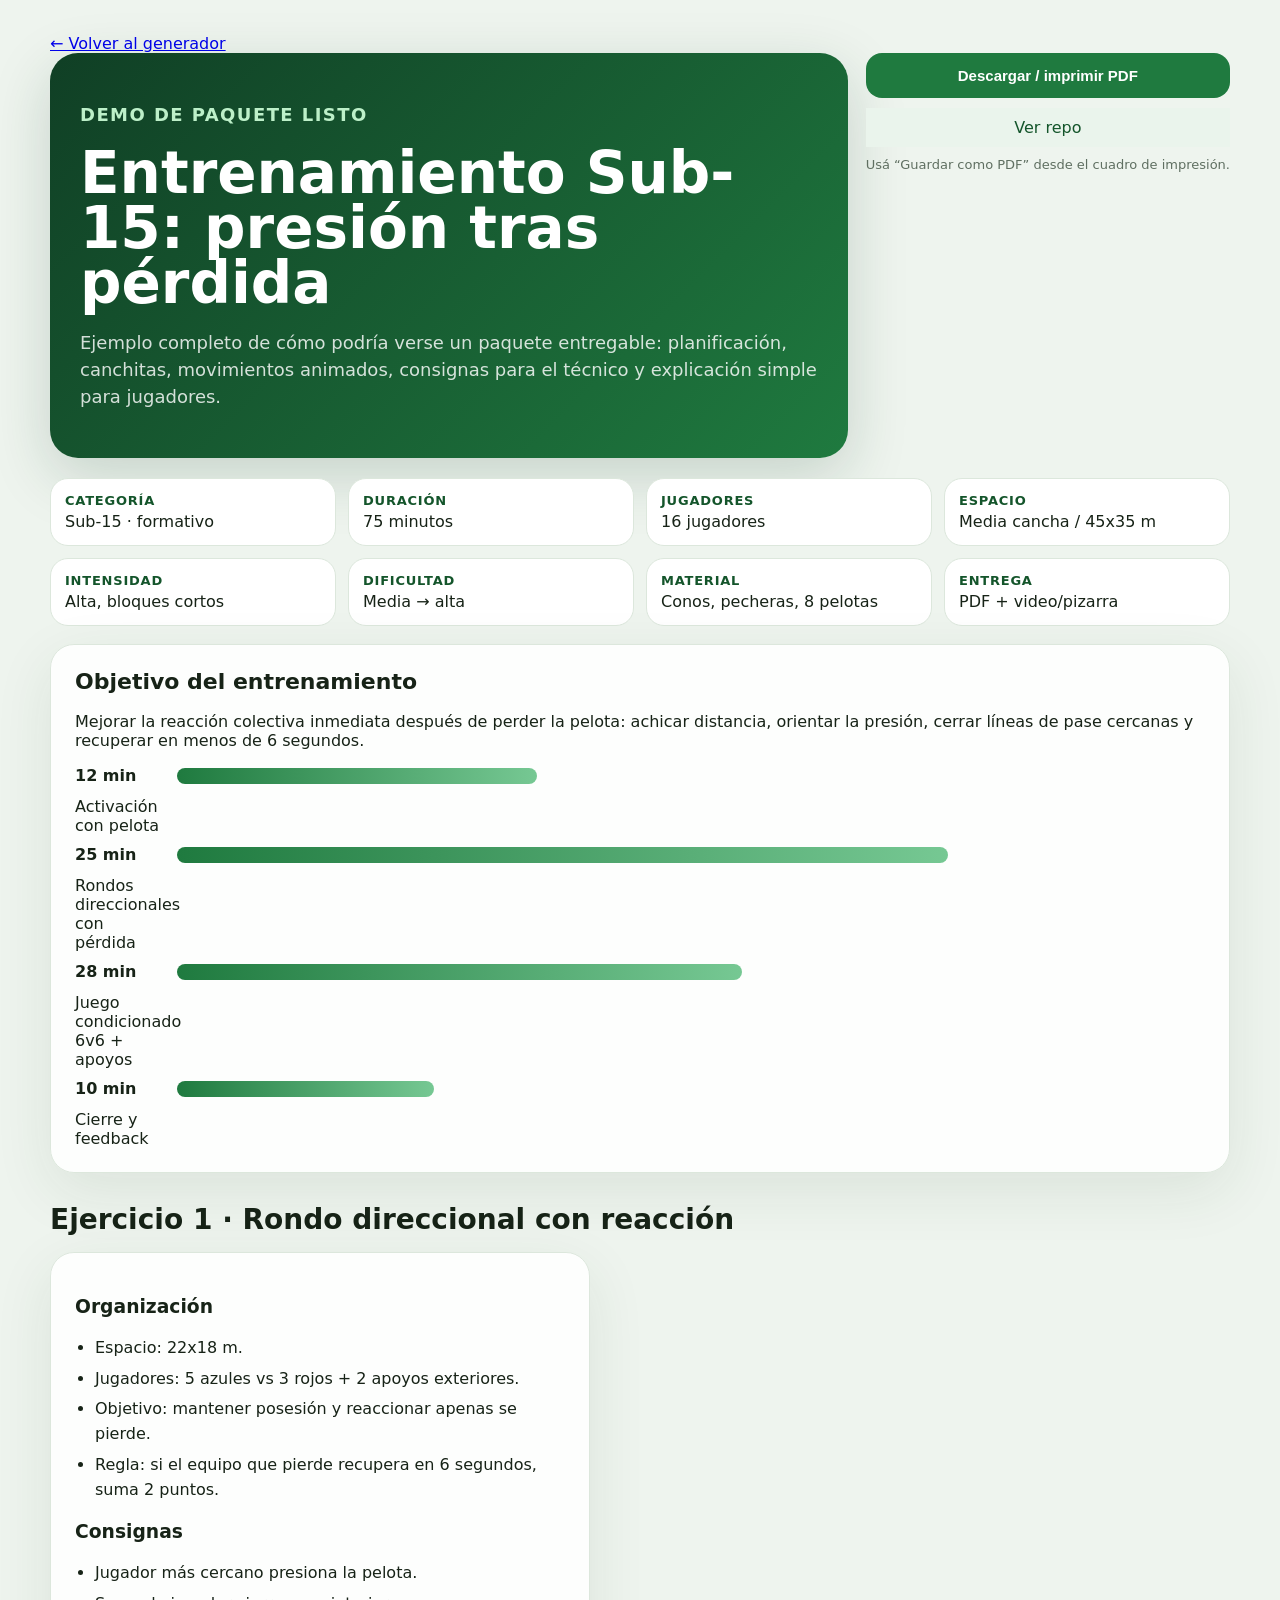
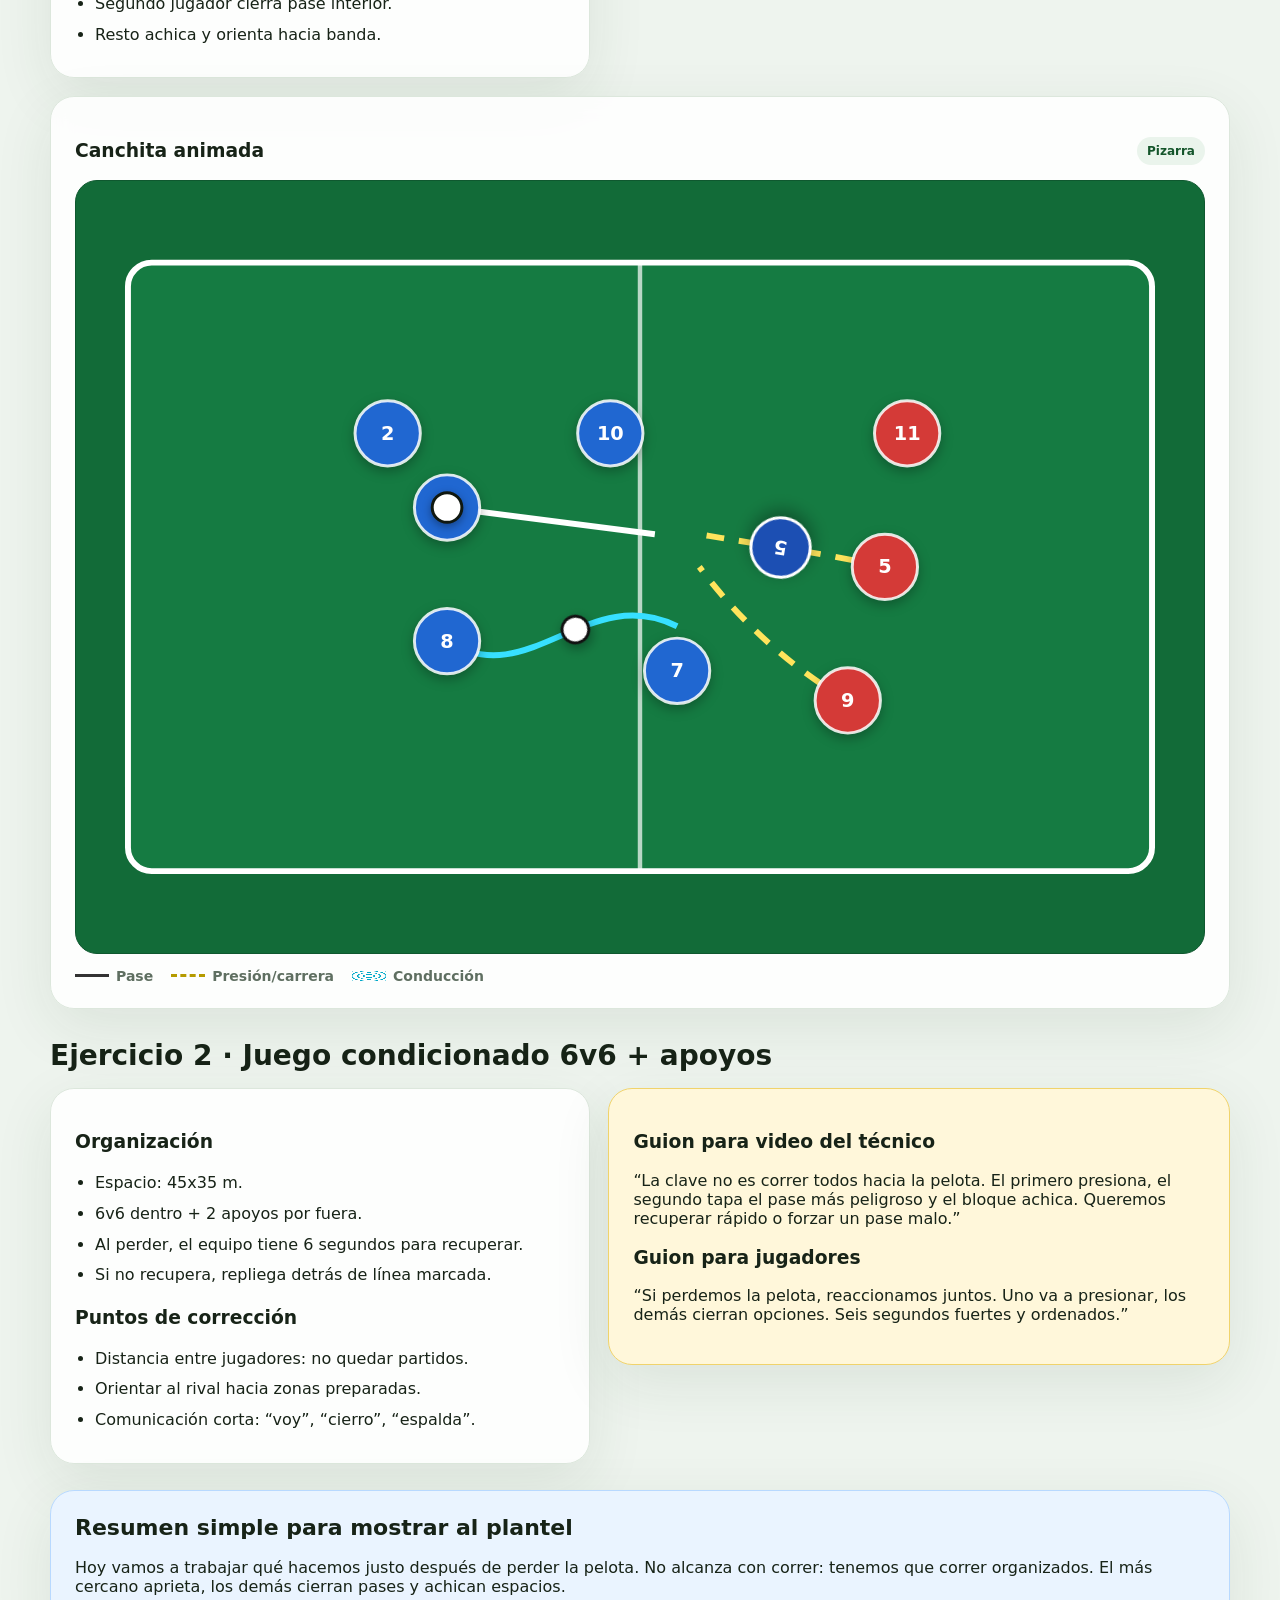
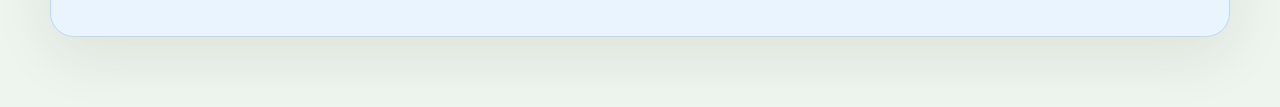
==== demo-entrenamiento.html @ 1efef15e "Add complete training demo page" ====
<!doctype html>
<html lang="es">
<head>
  <meta charset="utf-8" />
  <meta name="viewport" content="width=device-width, initial-scale=1" />
  <title>Demo entrenamiento · Presión tras pérdida Sub-15</title>
  <link rel="stylesheet" href="./styles.css" />
  <style>
    body { background: #eef4ee; }
    .demo-shell { width: min(1180px, calc(100% - 32px)); margin: 0 auto; padding: 34px 0 70px; }
    .demo-top { display:flex; justify-content:space-between; gap:18px; align-items:flex-start; margin-bottom:20px; }
    .demo-title { background: linear-gradient(135deg, #103f25, #1f7a3f); color:#fff; border-radius:28px; padding:30px; box-shadow:0 18px 60px rgba(16,63,37,.18); flex:1; }
    .demo-title h1 { margin: 8px 0 12px; font-size: clamp(34px, 5vw, 58px); }
    .demo-title p { color: rgba(255,255,255,.82); font-size:18px; line-height:1.5; max-width:760px; }
    .demo-actions { display:grid; gap:10px; min-width:210px; }
    .demo-actions a, .demo-actions button { text-align:center; text-decoration:none; }
    .meta-grid { display:grid; grid-template-columns: repeat(4, 1fr); gap:12px; margin:18px 0; }
    .meta { background:#fff; border:1px solid var(--line); border-radius:18px; padding:14px; }
    .meta b { display:block; color:var(--accent-dark); font-size:13px; text-transform:uppercase; letter-spacing:.06em; margin-bottom:4px; }
    .section-title { margin: 30px 0 12px; font-size:28px; }
    .exercise { display:grid; grid-template-columns: 1fr 1.15fr; gap:18px; align-items:start; margin:16px 0 26px; }
    .exercise-info ul { margin: 10px 0 0 20px; padding:0; line-height:1.55; }
    .exercise-info li { margin: 6px 0; }
    .coach-box { background:#fff7da; border-color:#f0d36b; }
    .player-box { background:#eaf4ff; border-color:#b8d9ff; }
    .pdf-note { font-size:13px; color:var(--muted); }
    .pitch.small { min-width: 520px; }
    .timeline { display:grid; gap:10px; }
    .timeline-row { display:grid; grid-template-columns:90px 1fr; gap:12px; align-items:center; }
    .bar { height:16px; border-radius:999px; background:linear-gradient(90deg, #1f7a3f, #76c893); }
    .bar.warm { width:35%; } .bar.main { width:75%; } .bar.game { width:55%; } .bar.close { width:25%; }
    @media print {
      .demo-actions, .back-link { display:none !important; }
      body { background:#fff; }
      .demo-shell { width:100%; padding:0; }
      .card, .demo-title { box-shadow:none; break-inside: avoid; }
      .exercise { break-inside: avoid; }
    }
    @media (max-width: 900px) {
      .demo-top, .exercise { grid-template-columns:1fr; display:grid; }
      .meta-grid { grid-template-columns:1fr 1fr; }
    }
  </style>
</head>
<body>
  <main class="demo-shell">
    <a class="back-link" href="./index.html">← Volver al generador</a>
    <section class="demo-top">
      <div class="demo-title">
        <p class="eyebrow" style="color:#bdf0c9">Demo de paquete listo</p>
        <h1>Entrenamiento Sub-15: presión tras pérdida</h1>
        <p>Ejemplo completo de cómo podría verse un paquete entregable: planificación, canchitas, movimientos animados, consignas para el técnico y explicación simple para jugadores.</p>
      </div>
      <div class="demo-actions">
        <button onclick="window.print()">Descargar / imprimir PDF</button>
        <a class="secondary" href="https://github.com/costasleandro-eng/f-tbol-DT-mvp" target="_blank" rel="noreferrer">Ver repo</a>
        <span class="pdf-note">Usá “Guardar como PDF” desde el cuadro de impresión.</span>
      </div>
    </section>

    <section class="meta-grid">
      <div class="meta"><b>Categoría</b>Sub-15 · formativo</div>
      <div class="meta"><b>Duración</b>75 minutos</div>
      <div class="meta"><b>Jugadores</b>16 jugadores</div>
      <div class="meta"><b>Espacio</b>Media cancha / 45x35 m</div>
      <div class="meta"><b>Intensidad</b>Alta, bloques cortos</div>
      <div class="meta"><b>Dificultad</b>Media → alta</div>
      <div class="meta"><b>Material</b>Conos, pecheras, 8 pelotas</div>
      <div class="meta"><b>Entrega</b>PDF + video/pizarra</div>
    </section>

    <section class="card">
      <h2>Objetivo del entrenamiento</h2>
      <p>Mejorar la reacción colectiva inmediata después de perder la pelota: achicar distancia, orientar la presión, cerrar líneas de pase cercanas y recuperar en menos de 6 segundos.</p>
      <div class="timeline">
        <div class="timeline-row"><b>12 min</b><span class="bar warm"></span> Activación con pelota</div>
        <div class="timeline-row"><b>25 min</b><span class="bar main"></span> Rondos direccionales con pérdida</div>
        <div class="timeline-row"><b>28 min</b><span class="bar game"></span> Juego condicionado 6v6 + apoyos</div>
        <div class="timeline-row"><b>10 min</b><span class="bar close"></span> Cierre y feedback</div>
      </div>
    </section>

    <h2 class="section-title">Ejercicio 1 · Rondo direccional con reacción</h2>
    <section class="exercise">
      <article class="card exercise-info">
        <h3>Organización</h3>
        <ul>
          <li>Espacio: 22x18 m.</li>
          <li>Jugadores: 5 azules vs 3 rojos + 2 apoyos exteriores.</li>
          <li>Objetivo: mantener posesión y reaccionar apenas se pierde.</li>
          <li>Regla: si el equipo que pierde recupera en 6 segundos, suma 2 puntos.</li>
        </ul>
        <h3>Consignas</h3>
        <ul>
          <li>Jugador más cercano presiona la pelota.</li>
          <li>Segundo jugador cierra pase interior.</li>
          <li>Resto achica y orienta hacia banda.</li>
        </ul>
      </article>
      <article class="card diagram-card">
        <div class="output-header"><h3>Canchita animada</h3><span class="badge">Pizarra</span></div>
        <div class="pitch-wrap">
          <svg class="pitch small" viewBox="0 0 760 520" role="img" aria-label="Ejercicio animado presión tras pérdida">
            <defs>
              <marker id="arrowWhite" markerWidth="10" markerHeight="10" refX="8" refY="3" orient="auto" markerUnits="strokeWidth"><path d="M0,0 L0,6 L9,3 z" fill="#fff" /></marker>
              <marker id="arrowYellow" markerWidth="10" markerHeight="10" refX="8" refY="3" orient="auto" markerUnits="strokeWidth"><path d="M0,0 L0,6 L9,3 z" fill="#ffe45c" /></marker>
              <marker id="arrowCyan" markerWidth="10" markerHeight="10" refX="8" refY="3" orient="auto" markerUnits="strokeWidth"><path d="M0,0 L0,6 L9,3 z" fill="#37e0ff" /></marker>
            </defs>
            <rect x="35" y="55" width="690" height="410" rx="16" fill="#157b42" stroke="#fff" stroke-width="4" />
            <line x1="380" y1="55" x2="380" y2="465" stroke="#fff" stroke-width="3" opacity=".7" />
            <path id="pressRun" class="arrow-run" marker-end="url(#arrowYellow)" d="M545 260 C500 250 460 245 420 238" />
            <path id="coverRun" class="arrow-run" marker-end="url(#arrowYellow)" d="M520 350 C485 330 450 300 420 260" />
            <path class="arrow-pass" marker-end="url(#arrowWhite)" d="M250 220 L390 238" />
            <path id="dribbleDemo" class="arrow-dribble" marker-end="url(#arrowCyan)" d="M250 310 C305 345 345 270 405 300" />
            <g class="player blue"><circle cx="210" cy="170" r="22"/><text x="210" y="170">2</text></g>
            <g class="player blue"><circle cx="250" cy="220" r="22"/><text x="250" y="220">6</text></g>
            <g class="player blue"><circle cx="250" cy="310" r="22"/><text x="250" y="310">8</text></g>
            <g class="player blue"><circle cx="360" cy="170" r="22"/><text x="360" y="170">10</text></g>
            <g class="player blue"><circle cx="405" cy="330" r="22"/><text x="405" y="330">7</text></g>
            <g class="player red"><circle cx="545" cy="260" r="22"/><text x="545" y="260">5</text></g>
            <g class="player red"><circle cx="520" cy="350" r="22"/><text x="520" y="350">9</text></g>
            <g class="player red"><circle cx="560" cy="170" r="22"/><text x="560" y="170">11</text></g>
            <circle class="ball" cx="250" cy="220" r="10" />
            <g class="animated-player"><circle cx="0" cy="0" r="20"/><text x="0" y="0">5</text><animateMotion dur="3.4s" repeatCount="indefinite" rotate="auto"><mpath href="#pressRun" /></animateMotion></g>
            <circle class="animated-ball" r="9"><animateMotion dur="3.4s" repeatCount="indefinite" rotate="auto"><mpath href="#dribbleDemo" /></animateMotion></circle>
          </svg>
        </div>
        <div class="legend"><span><i class="line solid"></i> Pase</span><span><i class="line dashed"></i> Presión/carrera</span><span><i class="line wavy"></i> Conducción</span></div>
      </article>
    </section>

    <h2 class="section-title">Ejercicio 2 · Juego condicionado 6v6 + apoyos</h2>
    <section class="exercise">
      <article class="card exercise-info">
        <h3>Organización</h3>
        <ul>
          <li>Espacio: 45x35 m.</li>
          <li>6v6 dentro + 2 apoyos por fuera.</li>
          <li>Al perder, el equipo tiene 6 segundos para recuperar.</li>
          <li>Si no recupera, repliega detrás de línea marcada.</li>
        </ul>
        <h3>Puntos de corrección</h3>
        <ul>
          <li>Distancia entre jugadores: no quedar partidos.</li>
          <li>Orientar al rival hacia zonas preparadas.</li>
          <li>Comunicación corta: “voy”, “cierro”, “espalda”.</li>
        </ul>
      </article>
      <article class="card coach-box">
        <h3>Guion para video del técnico</h3>
        <p>“La clave no es correr todos hacia la pelota. El primero presiona, el segundo tapa el pase más peligroso y el bloque achica. Queremos recuperar rápido o forzar un pase malo.”</p>
        <h3>Guion para jugadores</h3>
        <p>“Si perdemos la pelota, reaccionamos juntos. Uno va a presionar, los demás cierran opciones. Seis segundos fuertes y ordenados.”</p>
      </article>
    </section>

    <section class="card player-box">
      <h2>Resumen simple para mostrar al plantel</h2>
      <p>Hoy vamos a trabajar qué hacemos justo después de perder la pelota. No alcanza con correr: tenemos que correr organizados. El más cercano aprieta, los demás cierran pases y achican espacios.</p>
    </section>
  </main>
</body>
</html>
---- styles.css ----
:root {
  color-scheme: light;
  --bg: #f4f7f3;
  --card: #ffffff;
  --ink: #172317;
  --muted: #5f6f61;
  --line: #dce7dc;
  --accent: #1f7a3f;
  --accent-dark: #14552b;
  --soft: #eaf4ec;
}

* { box-sizing: border-box; }
body {
  margin: 0;
  font-family: Inter, ui-sans-serif, system-ui, -apple-system, BlinkMacSystemFont, "Segoe UI", sans-serif;
  background: radial-gradient(circle at top left, #dff2df, transparent 34rem), var(--bg);
  color: var(--ink);
}
.shell { width: min(1120px, calc(100% - 32px)); margin: 0 auto; padding: 48px 0; }
.hero { max-width: 760px; margin-bottom: 28px; }
.eyebrow { color: var(--accent); font-weight: 800; letter-spacing: .08em; text-transform: uppercase; font-size: 13px; }
h1 { font-size: clamp(34px, 6vw, 64px); line-height: .95; margin: 8px 0 16px; }
.subtitle { color: var(--muted); font-size: 19px; line-height: 1.55; }
.grid { display: grid; grid-template-columns: 420px 1fr; gap: 22px; align-items: start; }
.diagram-card { grid-column: 1 / -1; }
.card { background: rgba(255,255,255,.86); border: 1px solid var(--line); border-radius: 24px; padding: 24px; box-shadow: 0 18px 60px rgba(28, 62, 35, .09); backdrop-filter: blur(10px); }
h2 { margin: 0 0 18px; font-size: 22px; }
form { display: grid; gap: 16px; }
label { display: grid; gap: 7px; color: var(--muted); font-size: 14px; font-weight: 700; }
input, select { width: 100%; border: 1px solid var(--line); border-radius: 14px; padding: 13px 14px; font: inherit; color: var(--ink); background: #fff; outline: none; }
input:focus, select:focus { border-color: var(--accent); box-shadow: 0 0 0 4px var(--soft); }
.row { display: grid; grid-template-columns: 1fr 1fr; gap: 12px; }
button { border: 0; border-radius: 16px; padding: 14px 18px; background: var(--accent); color: #fff; font-weight: 850; font-size: 15px; cursor: pointer; transition: transform .15s ease, background .15s ease; }
button:hover { background: var(--accent-dark); transform: translateY(-1px); }
.secondary { background: var(--soft); color: var(--accent-dark); padding: 10px 14px; }
.secondary:hover { background: #d8ebdc; }
.output-header { display: flex; justify-content: space-between; gap: 12px; align-items: center; }
.output { white-space: pre-wrap; line-height: 1.58; color: #243024; }
.output.empty { color: var(--muted); min-height: 360px; display: grid; place-items: center; text-align: center; }

@media (max-width: 900px) {
  .grid { grid-template-columns: 1fr; }
  .shell { padding: 28px 0; }
}

.badge { background: var(--soft); color: var(--accent-dark); border-radius: 999px; padding: 7px 10px; font-size: 12px; font-weight: 850; }
.hint { color: var(--muted); margin: -8px 0 16px; }
.pitch-wrap { width: 100%; overflow: auto; border-radius: 22px; background: #126b38; border: 1px solid #0f582f; }
.pitch { display: block; width: 100%; min-width: 720px; height: auto; }
.player text { fill: #fff; font-weight: 900; font-size: 13px; text-anchor: middle; dominant-baseline: central; }
.player circle { stroke: rgba(255,255,255,.85); stroke-width: 2; filter: drop-shadow(0 3px 4px rgba(0,0,0,.28)); }
.player.blue circle { fill: #2067d1; }
.player.red circle { fill: #d43a37; }
.ball { fill: #fff; stroke: #101810; stroke-width: 2; filter: drop-shadow(0 2px 3px rgba(0,0,0,.35)); }
.arrow-pass { stroke: #ffffff; stroke-width: 4; fill: none; marker-end: url(#arrowHead); }
.arrow-run { stroke: #ffe45c; stroke-width: 4; fill: none; stroke-dasharray: 12 10; marker-end: url(#runHead); }
.arrow-dribble { stroke: #37e0ff; stroke-width: 4; fill: none; marker-end: url(#dribbleHead); }
.legend { display: flex; flex-wrap: wrap; gap: 12px 18px; margin-top: 14px; color: var(--muted); font-size: 14px; font-weight: 700; }
.legend span { display: inline-flex; align-items: center; gap: 7px; }
.dot { width: 16px; height: 16px; border-radius: 50%; display: inline-block; }
.dot.blue { background: #2067d1; }
.dot.red { background: #d43a37; }
.ball-icon { width: 13px; height: 13px; border-radius: 50%; display: inline-block; background: #fff; border: 2px solid #111; }
.line { width: 34px; height: 0; border-top: 3px solid #333; display: inline-block; }
.line.dashed { border-top-style: dashed; border-color: #b59b00; }
.line.wavy { border: 0; height: 10px; background: repeating-radial-gradient(ellipse at center, transparent 0 4px, #00a8c8 5px 6px); }

.tech-note { margin: 14px 0 4px; padding: 12px 14px; border-radius: 16px; background: rgba(255,255,255,.78); border: 1px solid rgba(255,255,255,.35); color: #233423; line-height: 1.45; }
.motion-shadow { opacity: .24; }
.animated-player circle { fill: #1c4fb3; stroke: #fff; stroke-width: 2; filter: drop-shadow(0 4px 6px rgba(0,0,0,.35)); }
.animated-player text { fill: #fff; font-weight: 900; font-size: 13px; text-anchor: middle; dominant-baseline: central; }
.animated-ball { fill: #fff; stroke: #111; stroke-width: 2; filter: drop-shadow(0 3px 4px rgba(0,0,0,.35)); }
.foot-contact { fill: rgba(255,255,255,.92); stroke: #37e0ff; stroke-width: 2; }
.contact-label { fill: #fff; font-size: 12px; font-weight: 850; paint-order: stroke; stroke: rgba(0,0,0,.45); stroke-width: 3px; }
.demo-link { display:block; text-align:center; text-decoration:none; border-radius:16px; padding:13px 16px; font-weight:850; }
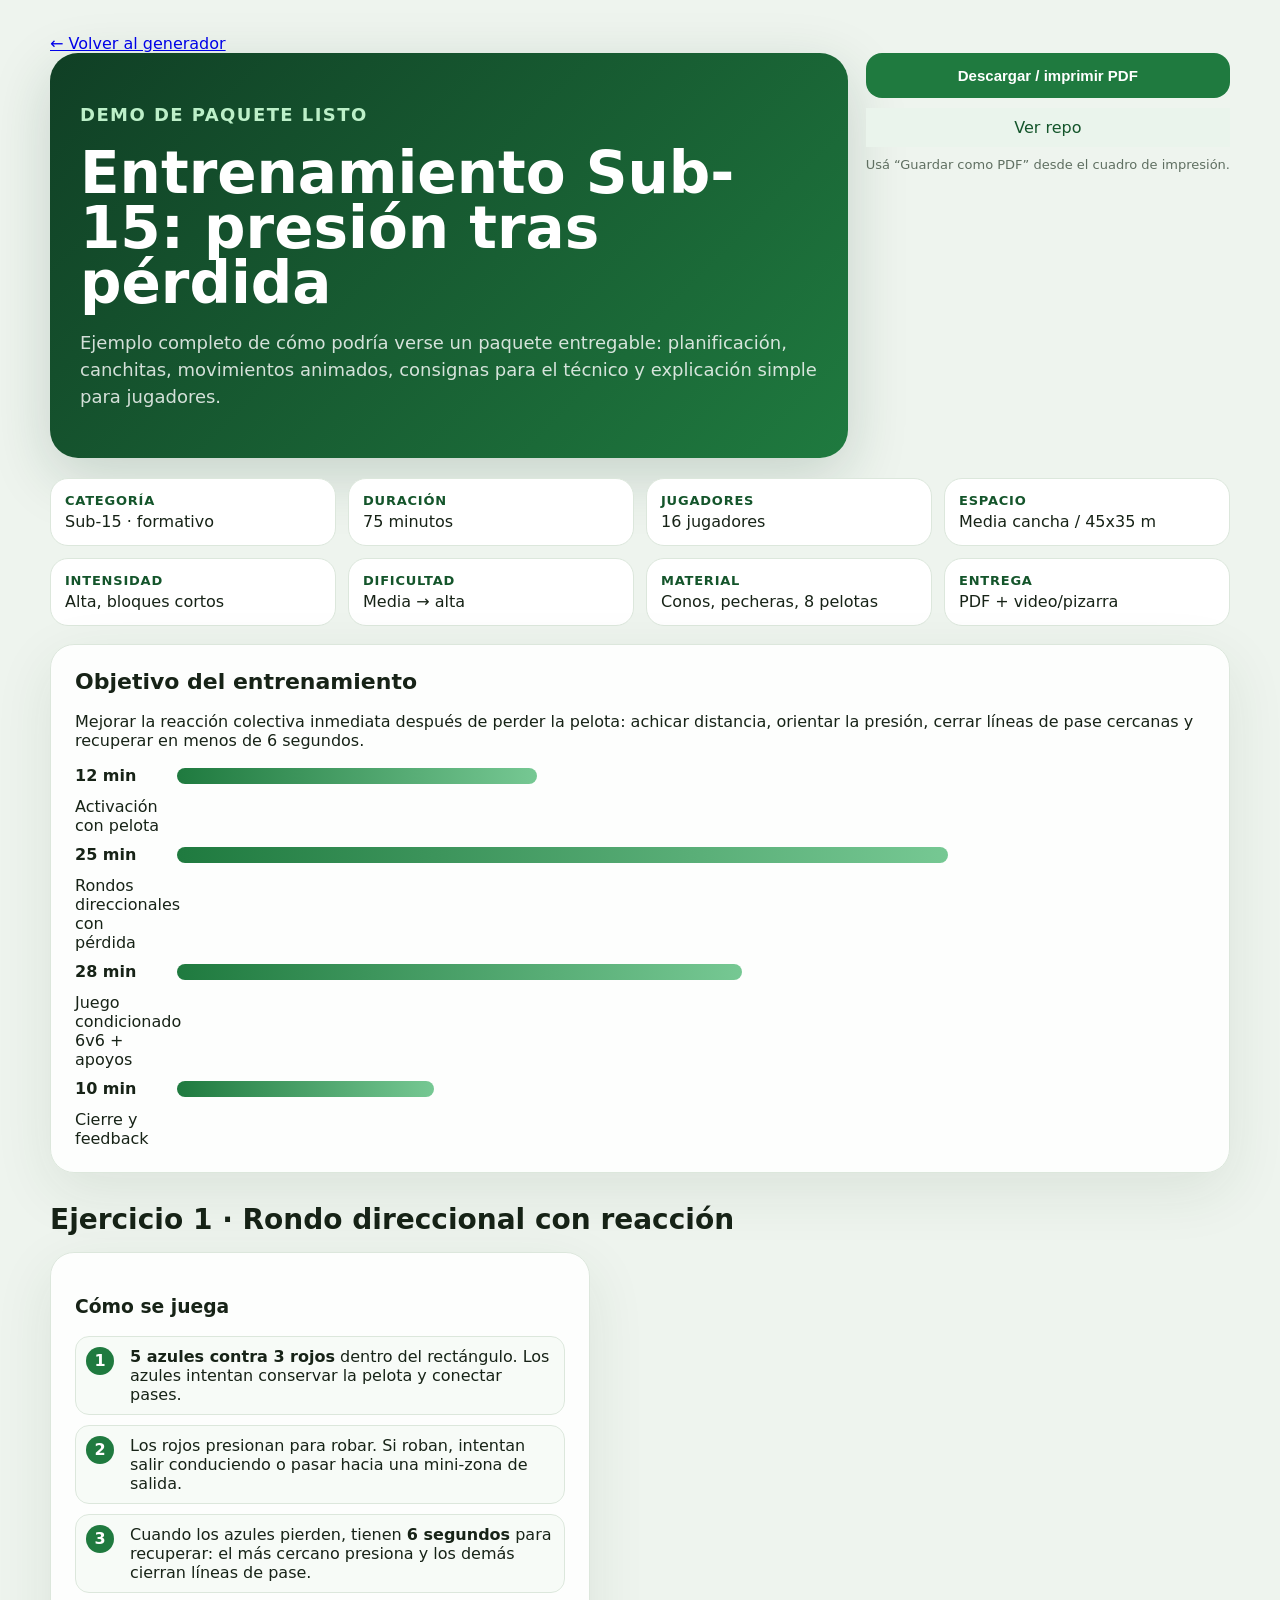
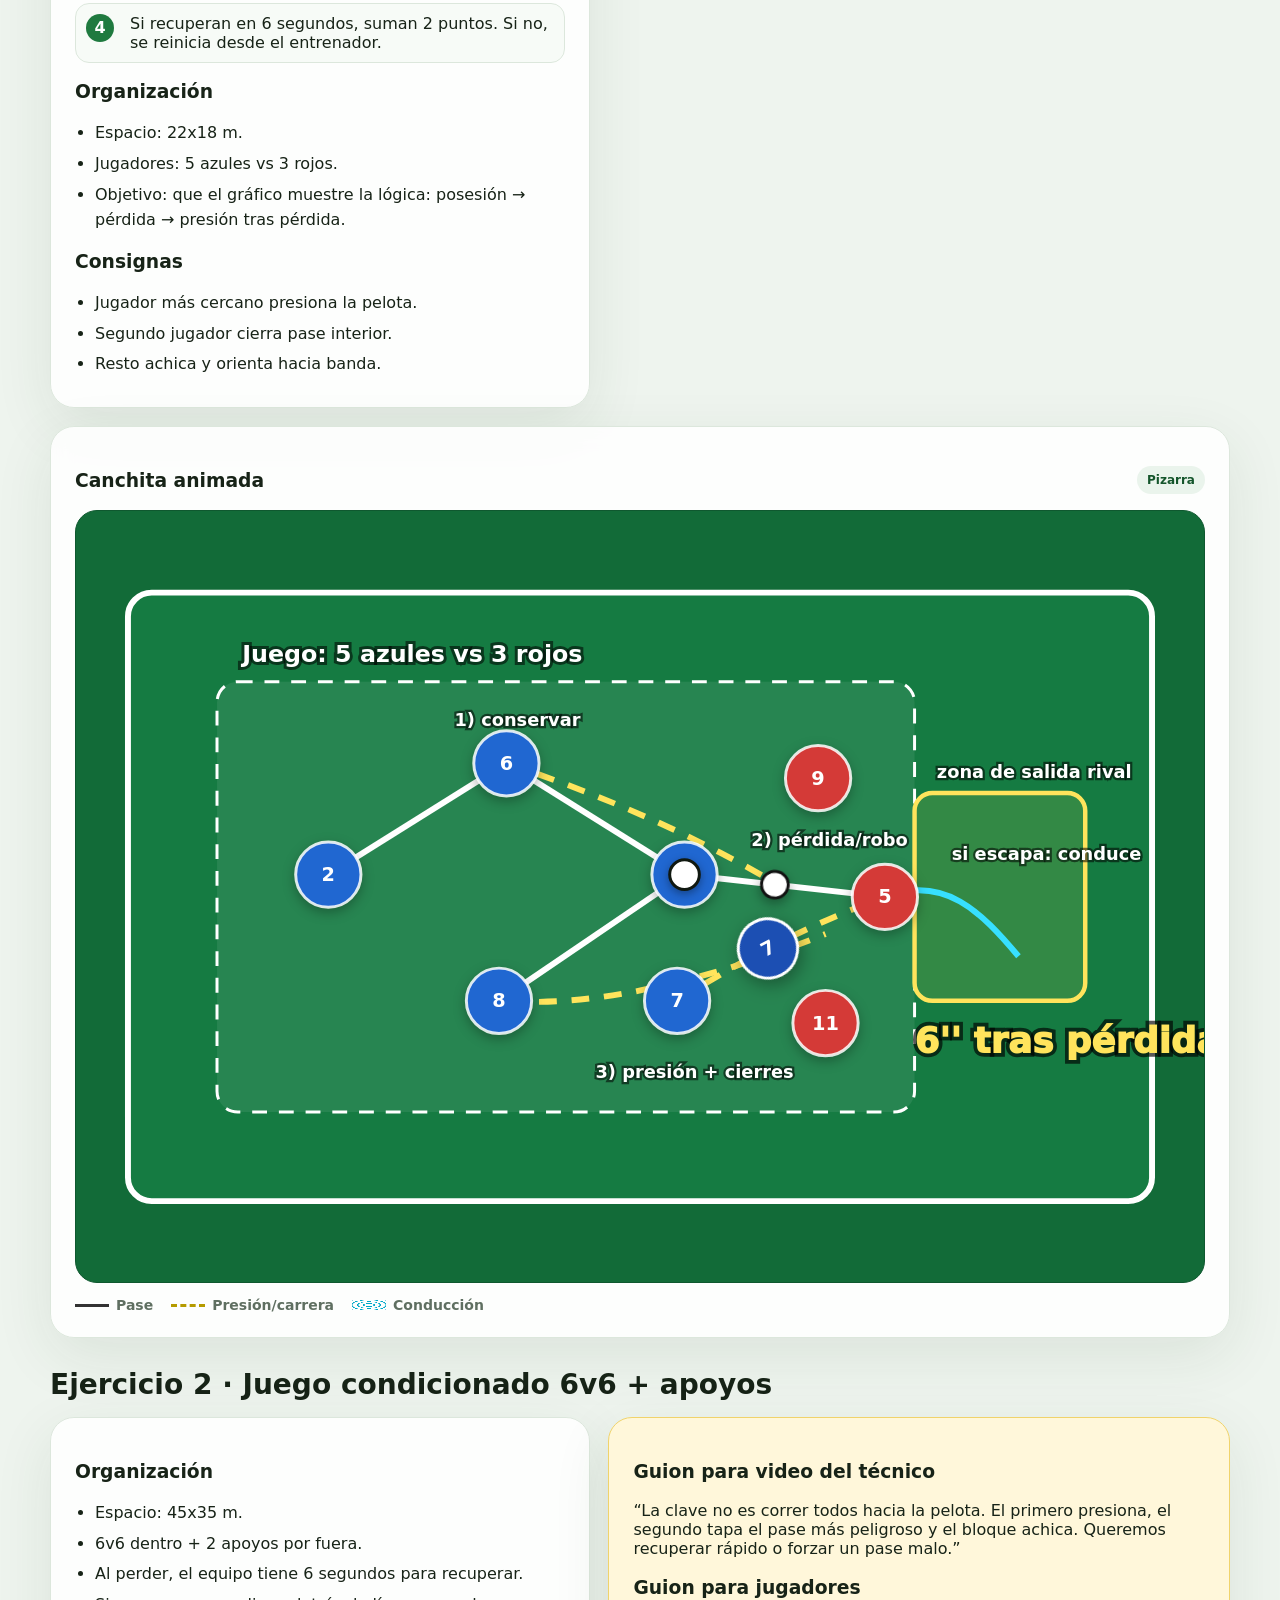
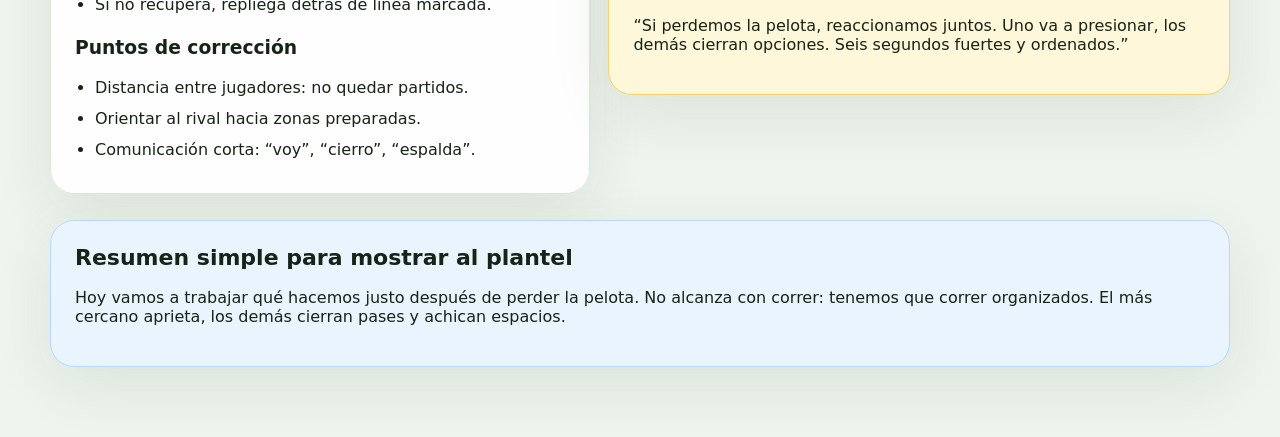
==== commit 655f5ee9: "Clarify exercise game logic in demo" ====
--- a/demo-entrenamiento.html
+++ b/demo-entrenamiento.html
@@ -26,6 +26,14 @@
     .pdf-note { font-size:13px; color:var(--muted); }
     .pitch.small { min-width: 520px; }
     .timeline { display:grid; gap:10px; }
+    .steps { display:grid; gap:10px; margin-top:14px; }
+    .step { display:grid; grid-template-columns:34px 1fr; gap:10px; align-items:start; background:#f7fbf7; border:1px solid var(--line); border-radius:14px; padding:10px; }
+    .step b { width:28px; height:28px; border-radius:50%; background:var(--accent); color:#fff; display:grid; place-items:center; }
+    .svg-label { fill:#fff; font-size:16px; font-weight:900; paint-order:stroke; stroke:rgba(0,0,0,.55); stroke-width:4px; }
+    .svg-small { fill:#fff; font-size:12px; font-weight:800; paint-order:stroke; stroke:rgba(0,0,0,.55); stroke-width:3px; }
+    .zone { fill:rgba(255,255,255,.08); stroke:#fff; stroke-width:2; stroke-dasharray:10 8; }
+    .loss-zone { fill:rgba(255,228,92,.13); stroke:#ffe45c; stroke-width:3; }
+    .countdown { fill:#ffe45c; font-size:24px; font-weight:950; paint-order:stroke; stroke:rgba(0,0,0,.65); stroke-width:5px; }
     .timeline-row { display:grid; grid-template-columns:90px 1fr; gap:12px; align-items:center; }
     .bar { height:16px; border-radius:999px; background:linear-gradient(90deg, #1f7a3f, #76c893); }
     .bar.warm { width:35%; } .bar.main { width:75%; } .bar.game { width:55%; } .bar.close { width:25%; }
@@ -83,12 +91,18 @@
     <h2 class="section-title">Ejercicio 1 · Rondo direccional con reacción</h2>
     <section class="exercise">
       <article class="card exercise-info">
+        <h3>Cómo se juega</h3>
+        <div class="steps">
+          <div class="step"><b>1</b><span><strong>5 azules contra 3 rojos</strong> dentro del rectángulo. Los azules intentan conservar la pelota y conectar pases.</span></div>
+          <div class="step"><b>2</b><span>Los rojos presionan para robar. Si roban, intentan salir conduciendo o pasar hacia una mini-zona de salida.</span></div>
+          <div class="step"><b>3</b><span>Cuando los azules pierden, tienen <strong>6 segundos</strong> para recuperar: el más cercano presiona y los demás cierran líneas de pase.</span></div>
+          <div class="step"><b>4</b><span>Si recuperan en 6 segundos, suman 2 puntos. Si no, se reinicia desde el entrenador.</span></div>
+        </div>
         <h3>Organización</h3>
         <ul>
           <li>Espacio: 22x18 m.</li>
-          <li>Jugadores: 5 azules vs 3 rojos + 2 apoyos exteriores.</li>
-          <li>Objetivo: mantener posesión y reaccionar apenas se pierde.</li>
-          <li>Regla: si el equipo que pierde recupera en 6 segundos, suma 2 puntos.</li>
+          <li>Jugadores: 5 azules vs 3 rojos.</li>
+          <li>Objetivo: que el gráfico muestre la lógica: posesión → pérdida → presión tras pérdida.</li>
         </ul>
         <h3>Consignas</h3>
         <ul>
@@ -107,22 +121,39 @@
               <marker id="arrowCyan" markerWidth="10" markerHeight="10" refX="8" refY="3" orient="auto" markerUnits="strokeWidth"><path d="M0,0 L0,6 L9,3 z" fill="#37e0ff" /></marker>
             </defs>
             <rect x="35" y="55" width="690" height="410" rx="16" fill="#157b42" stroke="#fff" stroke-width="4" />
-            <line x1="380" y1="55" x2="380" y2="465" stroke="#fff" stroke-width="3" opacity=".7" />
-            <path id="pressRun" class="arrow-run" marker-end="url(#arrowYellow)" d="M545 260 C500 250 460 245 420 238" />
-            <path id="coverRun" class="arrow-run" marker-end="url(#arrowYellow)" d="M520 350 C485 330 450 300 420 260" />
-            <path class="arrow-pass" marker-end="url(#arrowWhite)" d="M250 220 L390 238" />
-            <path id="dribbleDemo" class="arrow-dribble" marker-end="url(#arrowCyan)" d="M250 310 C305 345 345 270 405 300" />
-            <g class="player blue"><circle cx="210" cy="170" r="22"/><text x="210" y="170">2</text></g>
-            <g class="player blue"><circle cx="250" cy="220" r="22"/><text x="250" y="220">6</text></g>
-            <g class="player blue"><circle cx="250" cy="310" r="22"/><text x="250" y="310">8</text></g>
-            <g class="player blue"><circle cx="360" cy="170" r="22"/><text x="360" y="170">10</text></g>
+            <rect class="zone" x="95" y="115" width="470" height="290" rx="14" />
+            <rect class="loss-zone" x="565" y="190" width="115" height="140" rx="12" />
+            <text class="svg-label" x="112" y="102">Juego: 5 azules vs 3 rojos</text>
+            <text class="svg-small" x="580" y="180">zona de salida rival</text>
+            <text class="countdown" x="565" y="365">6'' tras pérdida</text>
+
+            <path class="arrow-pass" marker-end="url(#arrowWhite)" d="M170 245 L290 170" />
+            <path class="arrow-pass" marker-end="url(#arrowWhite)" d="M290 170 L410 245" />
+            <path class="arrow-pass" marker-end="url(#arrowWhite)" d="M410 245 L285 330" />
+            <text class="svg-small" x="255" y="145">1) conservar</text>
+
+            <path id="lossPass" class="arrow-pass" marker-end="url(#arrowWhite)" d="M410 245 L545 260" />
+            <text class="svg-small" x="455" y="226">2) pérdida/robo</text>
+
+            <path id="pressRun" class="arrow-run" marker-end="url(#arrowYellow)" d="M405 330 C445 305 490 280 545 260" />
+            <path id="coverRun" class="arrow-run" marker-end="url(#arrowYellow)" d="M290 330 C350 335 430 315 505 285" />
+            <path class="arrow-run" marker-end="url(#arrowYellow)" d="M290 170 C350 190 410 215 470 250" />
+            <text class="svg-small" x="350" y="382">3) presión + cierres</text>
+
+            <path id="dribbleDemo" class="arrow-dribble" marker-end="url(#arrowCyan)" d="M545 260 C585 245 610 270 635 300" />
+            <text class="svg-small" x="590" y="235">si escapa: conduce</text>
+
+            <g class="player blue"><circle cx="170" cy="245" r="22"/><text x="170" y="245">2</text></g>
+            <g class="player blue"><circle cx="290" cy="170" r="22"/><text x="290" y="170">6</text></g>
+            <g class="player blue"><circle cx="285" cy="330" r="22"/><text x="285" y="330">8</text></g>
+            <g class="player blue"><circle cx="410" cy="245" r="22"/><text x="410" y="245">10</text></g>
             <g class="player blue"><circle cx="405" cy="330" r="22"/><text x="405" y="330">7</text></g>
             <g class="player red"><circle cx="545" cy="260" r="22"/><text x="545" y="260">5</text></g>
-            <g class="player red"><circle cx="520" cy="350" r="22"/><text x="520" y="350">9</text></g>
-            <g class="player red"><circle cx="560" cy="170" r="22"/><text x="560" y="170">11</text></g>
-            <circle class="ball" cx="250" cy="220" r="10" />
-            <g class="animated-player"><circle cx="0" cy="0" r="20"/><text x="0" y="0">5</text><animateMotion dur="3.4s" repeatCount="indefinite" rotate="auto"><mpath href="#pressRun" /></animateMotion></g>
-            <circle class="animated-ball" r="9"><animateMotion dur="3.4s" repeatCount="indefinite" rotate="auto"><mpath href="#dribbleDemo" /></animateMotion></circle>
+            <g class="player red"><circle cx="500" cy="180" r="22"/><text x="500" y="180">9</text></g>
+            <g class="player red"><circle cx="505" cy="345" r="22"/><text x="505" y="345">11</text></g>
+            <circle class="ball" cx="410" cy="245" r="10" />
+            <g class="animated-player"><circle cx="0" cy="0" r="20"/><text x="0" y="0">7</text><animateMotion dur="4s" repeatCount="indefinite" rotate="auto"><mpath href="#pressRun" /></animateMotion></g>
+            <circle class="animated-ball" r="9"><animateMotion dur="4s" repeatCount="indefinite" rotate="auto"><mpath href="#lossPass" /></animateMotion></circle>
           </svg>
         </div>
         <div class="legend"><span><i class="line solid"></i> Pase</span><span><i class="line dashed"></i> Presión/carrera</span><span><i class="line wavy"></i> Conducción</span></div>
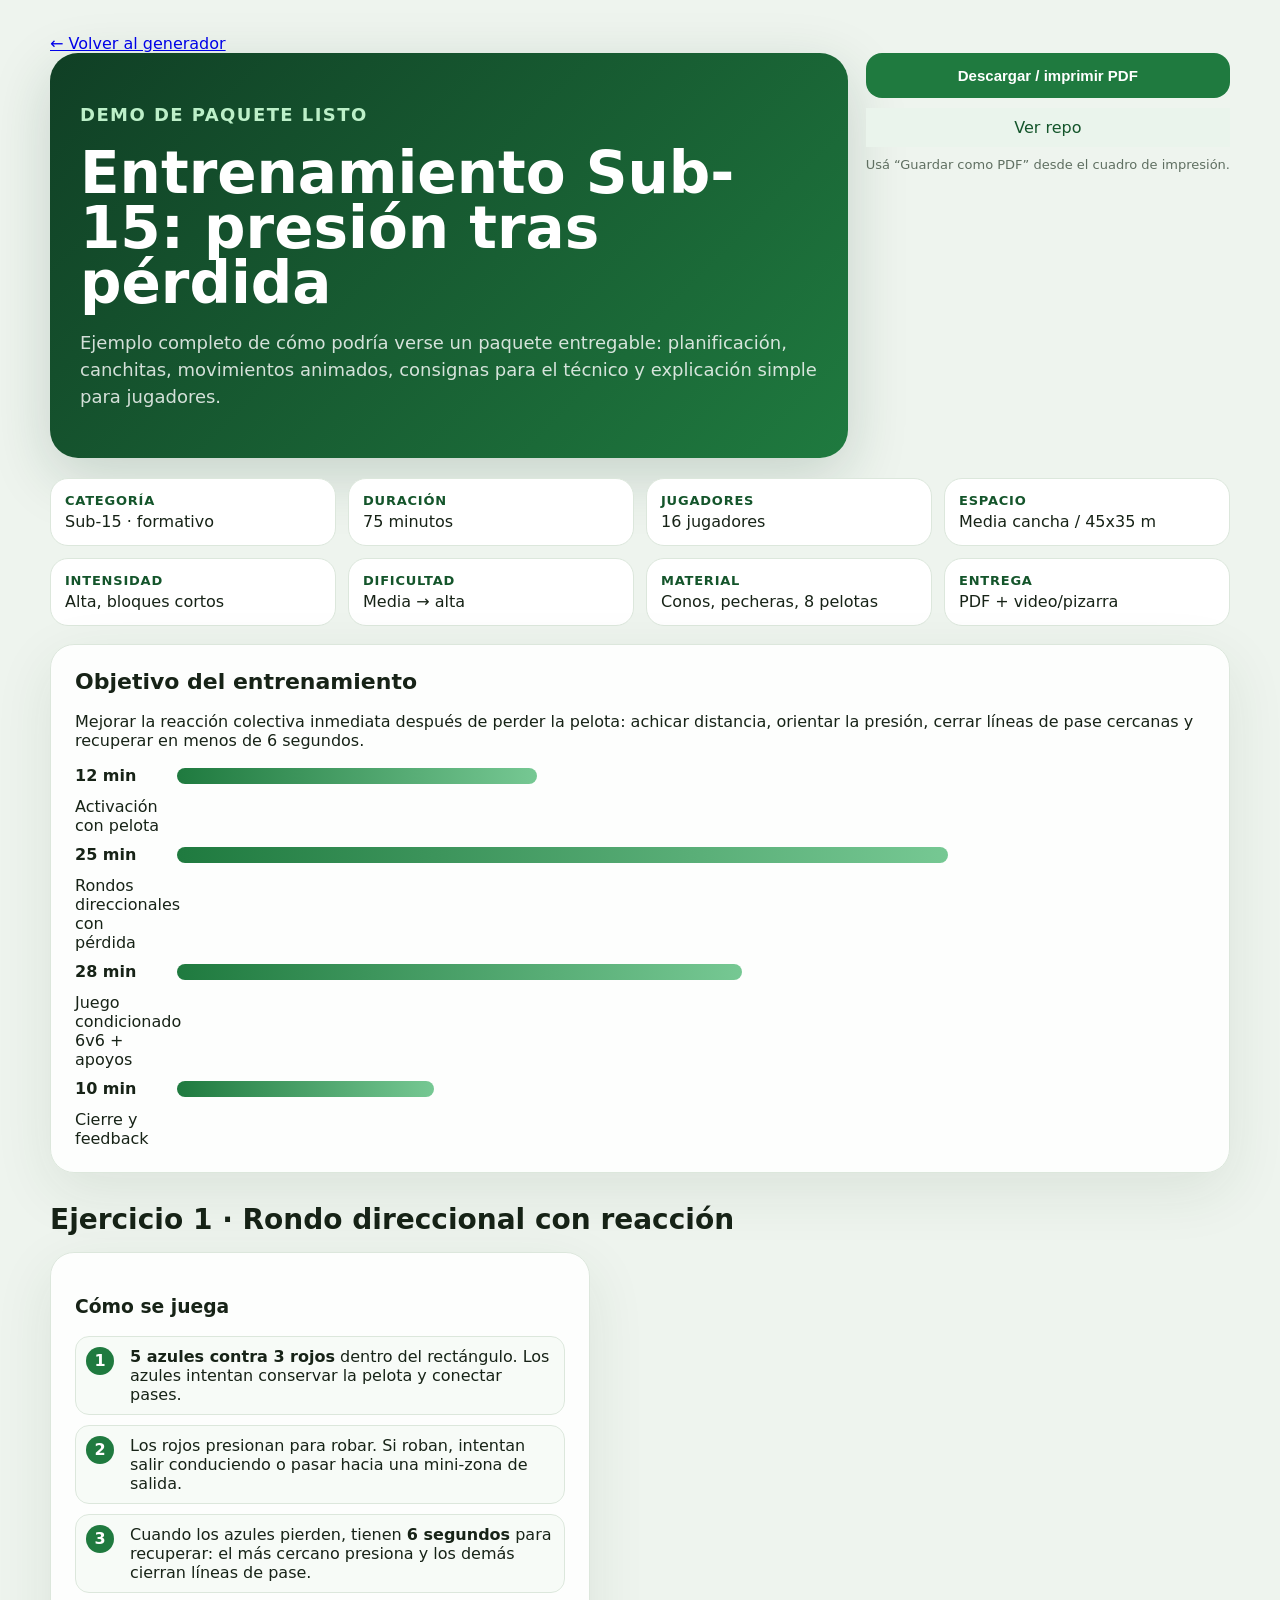
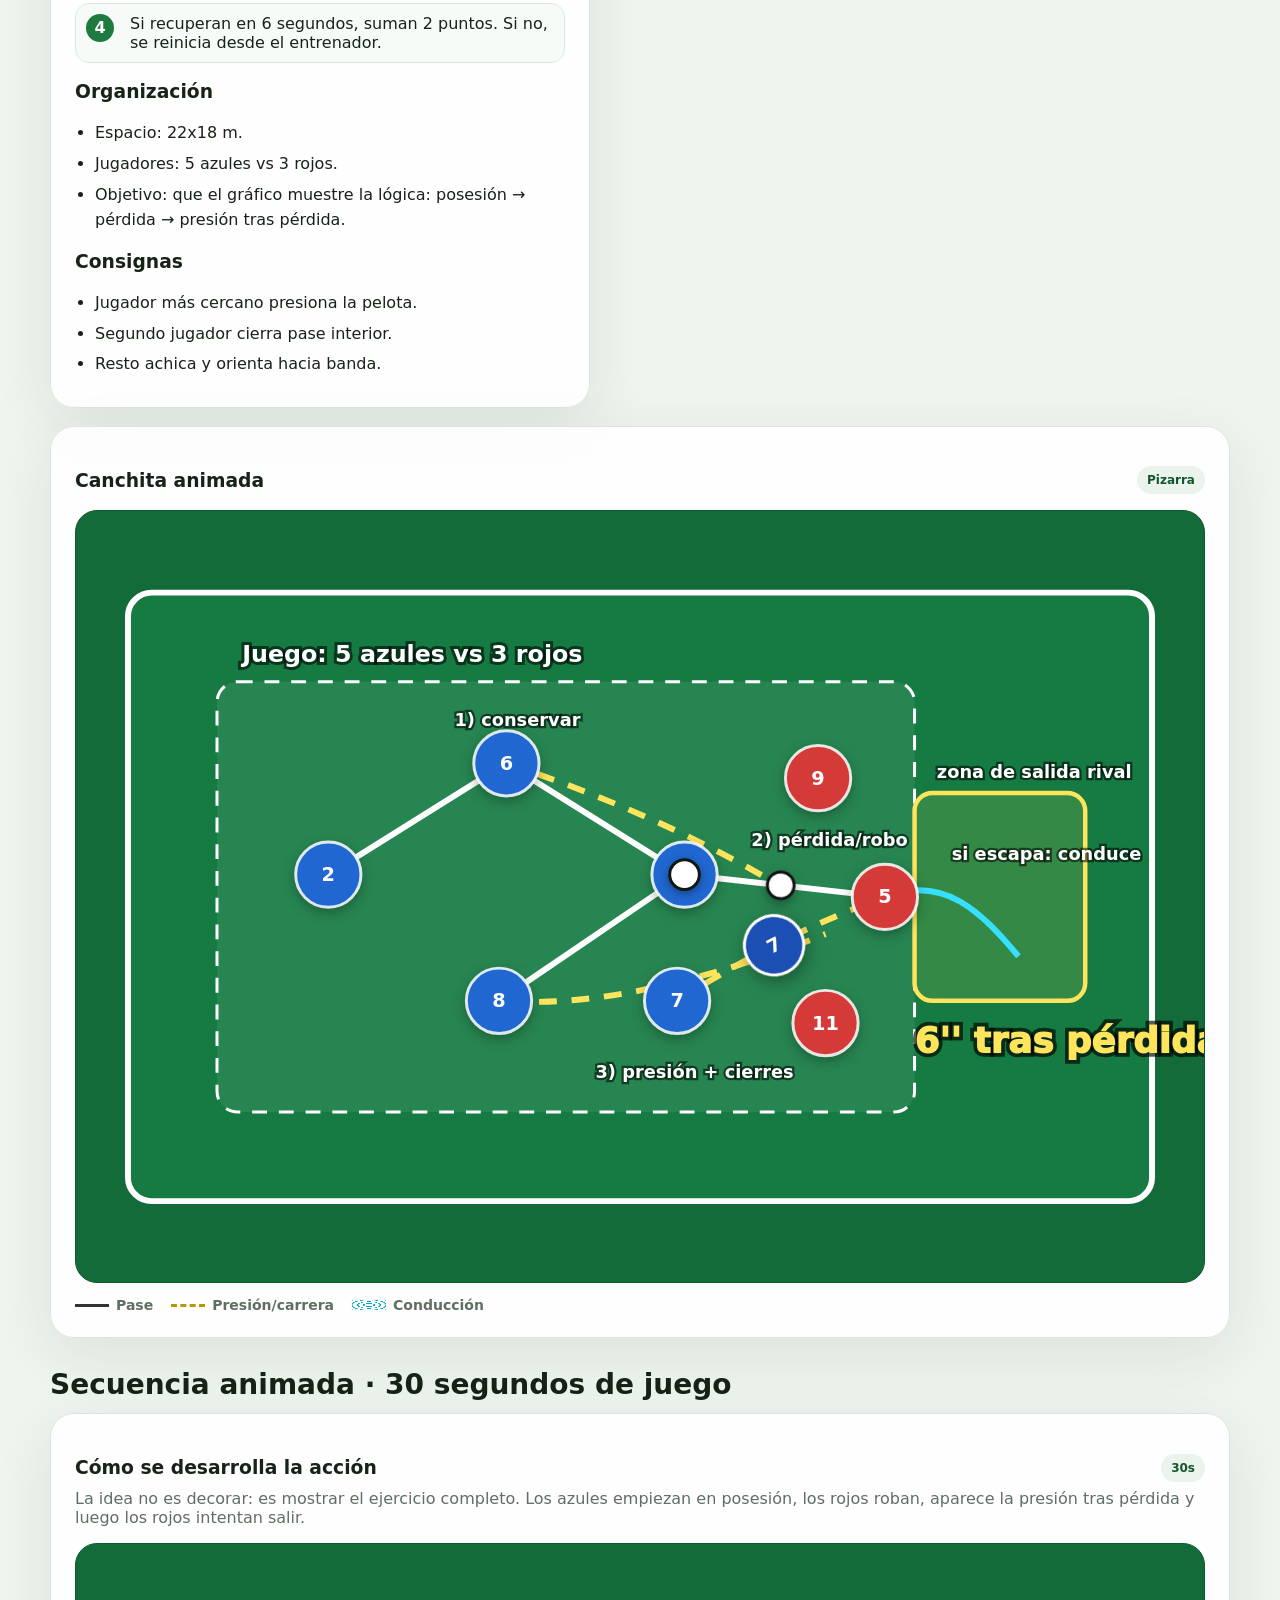
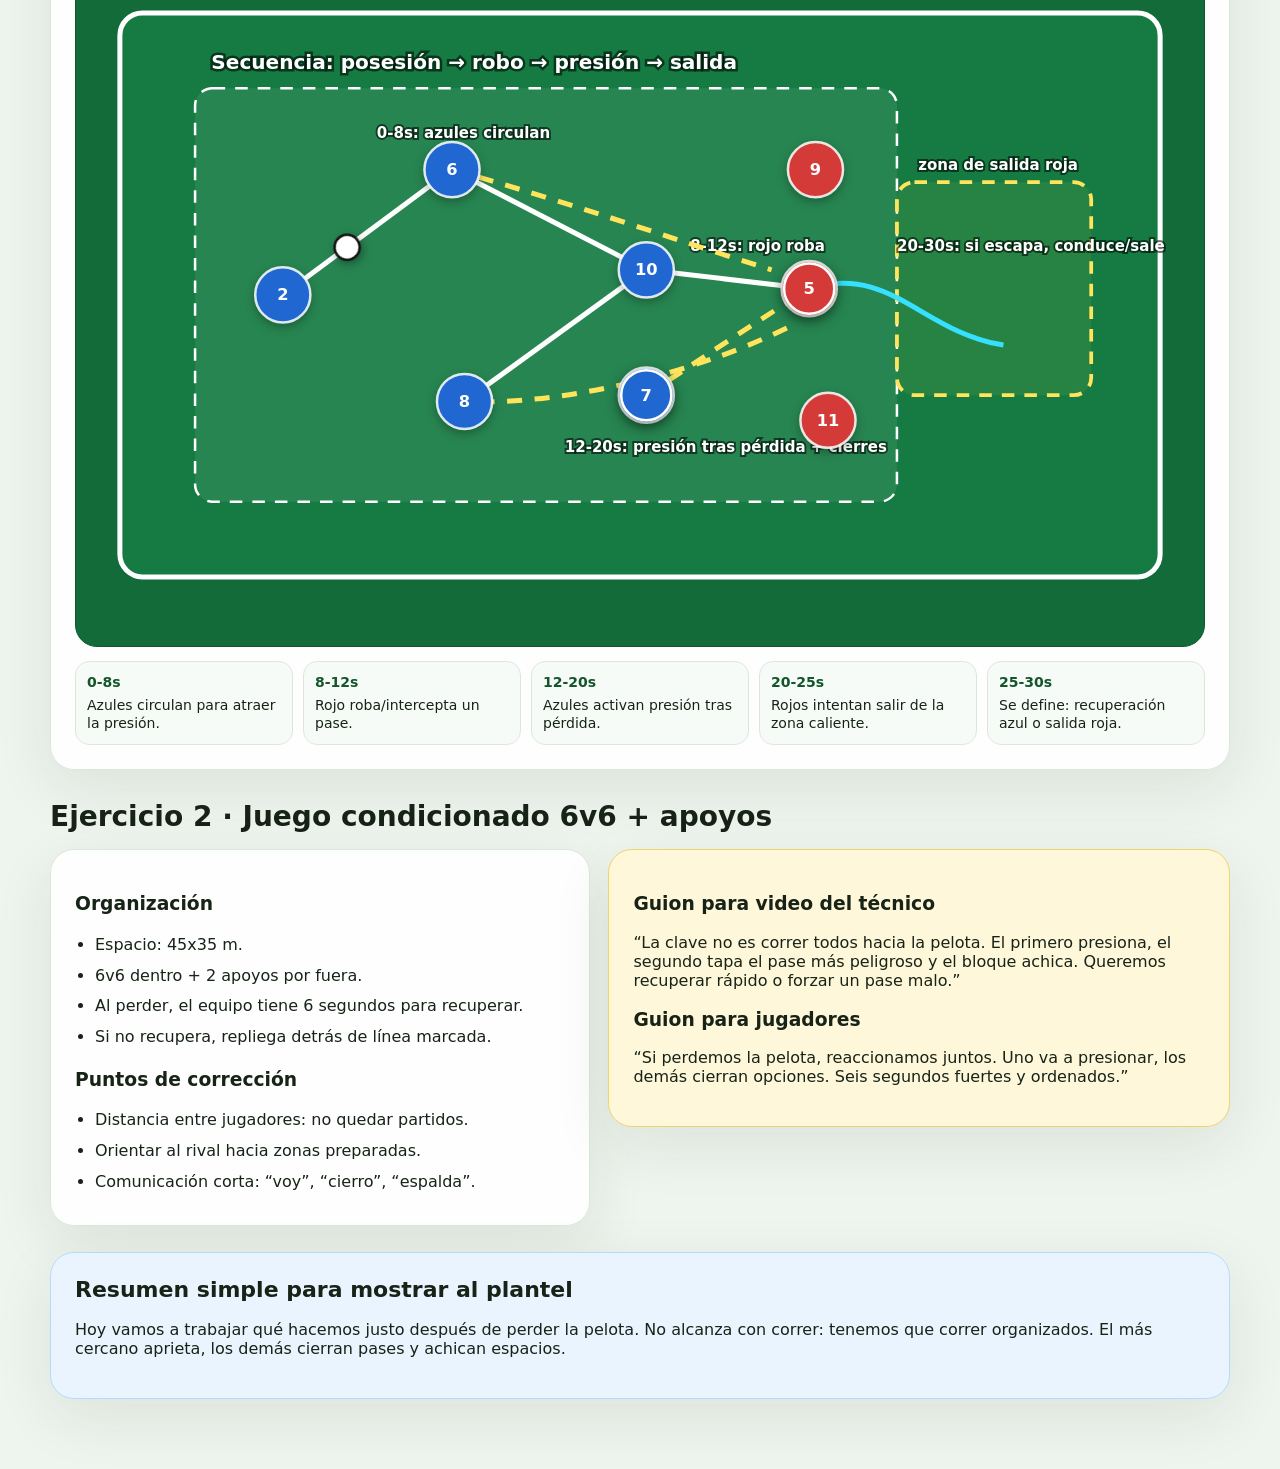
==== commit 1420814f: "Add 30-second exercise sequence demo" ====
--- a/demo-entrenamiento.html
+++ b/demo-entrenamiento.html
@@ -34,6 +34,14 @@
     .zone { fill:rgba(255,255,255,.08); stroke:#fff; stroke-width:2; stroke-dasharray:10 8; }
     .loss-zone { fill:rgba(255,228,92,.13); stroke:#ffe45c; stroke-width:3; }
     .countdown { fill:#ffe45c; font-size:24px; font-weight:950; paint-order:stroke; stroke:rgba(0,0,0,.65); stroke-width:5px; }
+    .phase-list { display:grid; grid-template-columns: repeat(5, 1fr); gap:10px; margin-top:14px; }
+    .phase { background:#f7fbf7; border:1px solid var(--line); border-radius:14px; padding:11px; font-size:14px; line-height:1.35; }
+    .phase b { color:var(--accent-dark); display:block; margin-bottom:4px; }
+    .pulse-zone { fill:rgba(255,228,92,.08); stroke:#ffe45c; stroke-width:3; stroke-dasharray:10 8; }
+    .moving-blue { fill:#2067d1; stroke:#fff; stroke-width:2; filter: drop-shadow(0 4px 6px rgba(0,0,0,.35)); }
+    .moving-red { fill:#d43a37; stroke:#fff; stroke-width:2; filter: drop-shadow(0 4px 6px rgba(0,0,0,.35)); }
+    .moving-label { fill:#fff; font-weight:900; font-size:13px; text-anchor:middle; dominant-baseline:central; }
+    @media (max-width: 900px) { .phase-list { grid-template-columns:1fr; } }
     .timeline-row { display:grid; grid-template-columns:90px 1fr; gap:12px; align-items:center; }
     .bar { height:16px; border-radius:999px; background:linear-gradient(90deg, #1f7a3f, #76c893); }
     .bar.warm { width:35%; } .bar.main { width:75%; } .bar.game { width:55%; } .bar.close { width:25%; }
@@ -160,7 +168,82 @@
       </article>
     </section>
 
-    <h2 class="section-title">Ejercicio 2 · Juego condicionado 6v6 + apoyos</h2>
+
+
+    <h2 class="section-title">Secuencia animada · 30 segundos de juego</h2>
+    <section class="card diagram-card">
+      <div class="output-header"><h3>Cómo se desarrolla la acción</h3><span class="badge">30s</span></div>
+      <p class="hint">La idea no es decorar: es mostrar el ejercicio completo. Los azules empiezan en posesión, los rojos roban, aparece la presión tras pérdida y luego los rojos intentan salir.</p>
+      <div class="pitch-wrap">
+        <svg class="pitch" viewBox="0 0 900 560" role="img" aria-label="Secuencia animada de 30 segundos del ejercicio">
+          <defs>
+            <marker id="seqWhite" markerWidth="10" markerHeight="10" refX="8" refY="3" orient="auto" markerUnits="strokeWidth"><path d="M0,0 L0,6 L9,3 z" fill="#fff" /></marker>
+            <marker id="seqYellow" markerWidth="10" markerHeight="10" refX="8" refY="3" orient="auto" markerUnits="strokeWidth"><path d="M0,0 L0,6 L9,3 z" fill="#ffe45c" /></marker>
+            <marker id="seqCyan" markerWidth="10" markerHeight="10" refX="8" refY="3" orient="auto" markerUnits="strokeWidth"><path d="M0,0 L0,6 L9,3 z" fill="#37e0ff" /></marker>
+          </defs>
+          <rect x="35" y="55" width="830" height="450" rx="18" fill="#157b42" stroke="#fff" stroke-width="4" />
+          <rect class="zone" x="95" y="115" width="560" height="330" rx="14" />
+          <rect class="pulse-zone" x="655" y="190" width="155" height="170" rx="14" />
+          <text class="svg-label" x="108" y="100">Secuencia: posesión → robo → presión → salida</text>
+          <text class="svg-small" x="672" y="180">zona de salida roja</text>
+
+          <path class="arrow-pass" marker-end="url(#seqWhite)" d="M165 280 L300 180" />
+          <path class="arrow-pass" marker-end="url(#seqWhite)" d="M300 180 L455 260" />
+          <path class="arrow-pass" marker-end="url(#seqWhite)" d="M455 260 L310 365" />
+          <text class="svg-small" x="240" y="155">0-8s: azules circulan</text>
+
+          <path class="arrow-pass" marker-end="url(#seqWhite)" d="M455 260 L585 275" />
+          <text class="svg-small" x="490" y="245">8-12s: rojo roba</text>
+
+          <path class="arrow-run" marker-end="url(#seqYellow)" d="M455 360 C500 330 545 300 585 275" />
+          <path class="arrow-run" marker-end="url(#seqYellow)" d="M300 365 C390 370 500 340 570 305" />
+          <path class="arrow-run" marker-end="url(#seqYellow)" d="M300 180 C390 205 475 235 555 260" />
+          <text class="svg-small" x="390" y="405">12-20s: presión tras pérdida + cierres</text>
+
+          <path id="redExit" class="arrow-dribble" marker-end="url(#seqCyan)" d="M585 275 C650 255 675 310 740 320" />
+          <text class="svg-small" x="655" y="245">20-30s: si escapa, conduce/sale</text>
+
+          <g class="player blue"><circle cx="165" cy="280" r="22"/><text x="165" y="280">2</text></g>
+          <g class="player blue"><circle cx="300" cy="180" r="22"/><text x="300" y="180">6</text></g>
+          <g class="player blue"><circle cx="310" cy="365" r="22"/><text x="310" y="365">8</text></g>
+          <g class="player blue"><circle cx="455" cy="260" r="22"/><text x="455" y="260">10</text></g>
+          <g class="player blue"><circle cx="455" cy="360" r="22"/><text x="455" y="360">7</text></g>
+          <g class="player red"><circle cx="585" cy="275" r="22"/><text x="585" y="275">5</text></g>
+          <g class="player red"><circle cx="590" cy="180" r="22"/><text x="590" y="180">9</text></g>
+          <g class="player red"><circle cx="600" cy="380" r="22"/><text x="600" y="380">11</text></g>
+
+          <path id="ballSequence" d="M165 280 L300 180 L455 260 L310 365 L455 260 L585 275 C650 255 675 310 740 320" fill="none" stroke="none" />
+          <circle class="animated-ball" r="10">
+            <animateMotion dur="30s" repeatCount="indefinite" rotate="auto" keyPoints="0;0.16;0.32;0.48;0.60;0.72;1" keyTimes="0;0.16;0.32;0.48;0.60;0.72;1" calcMode="linear">
+              <mpath href="#ballSequence" />
+            </animateMotion>
+          </circle>
+
+          <path id="bluePress7" d="M455 360 C500 330 545 300 585 275" fill="none" stroke="none" />
+          <g>
+            <circle class="moving-blue" cx="0" cy="0" r="20" />
+            <text class="moving-label" x="0" y="0">7</text>
+            <animateMotion dur="30s" repeatCount="indefinite" keyPoints="0;0;1;1" keyTimes="0;0.42;0.68;1" calcMode="linear"><mpath href="#bluePress7" /></animateMotion>
+          </g>
+
+          <path id="redCarry5" d="M585 275 C650 255 675 310 740 320" fill="none" stroke="none" />
+          <g>
+            <circle class="moving-red" cx="0" cy="0" r="20" />
+            <text class="moving-label" x="0" y="0">5</text>
+            <animateMotion dur="30s" repeatCount="indefinite" keyPoints="0;0;1;1" keyTimes="0;0.68;0.95;1" calcMode="linear"><mpath href="#redCarry5" /></animateMotion>
+          </g>
+        </svg>
+      </div>
+      <div class="phase-list">
+        <div class="phase"><b>0-8s</b>Azules circulan para atraer la presión.</div>
+        <div class="phase"><b>8-12s</b>Rojo roba/intercepta un pase.</div>
+        <div class="phase"><b>12-20s</b>Azules activan presión tras pérdida.</div>
+        <div class="phase"><b>20-25s</b>Rojos intentan salir de la zona caliente.</div>
+        <div class="phase"><b>25-30s</b>Se define: recuperación azul o salida roja.</div>
+      </div>
+    </section>
+
+        <h2 class="section-title">Ejercicio 2 · Juego condicionado 6v6 + apoyos</h2>
     <section class="exercise">
       <article class="card exercise-info">
         <h3>Organización</h3>
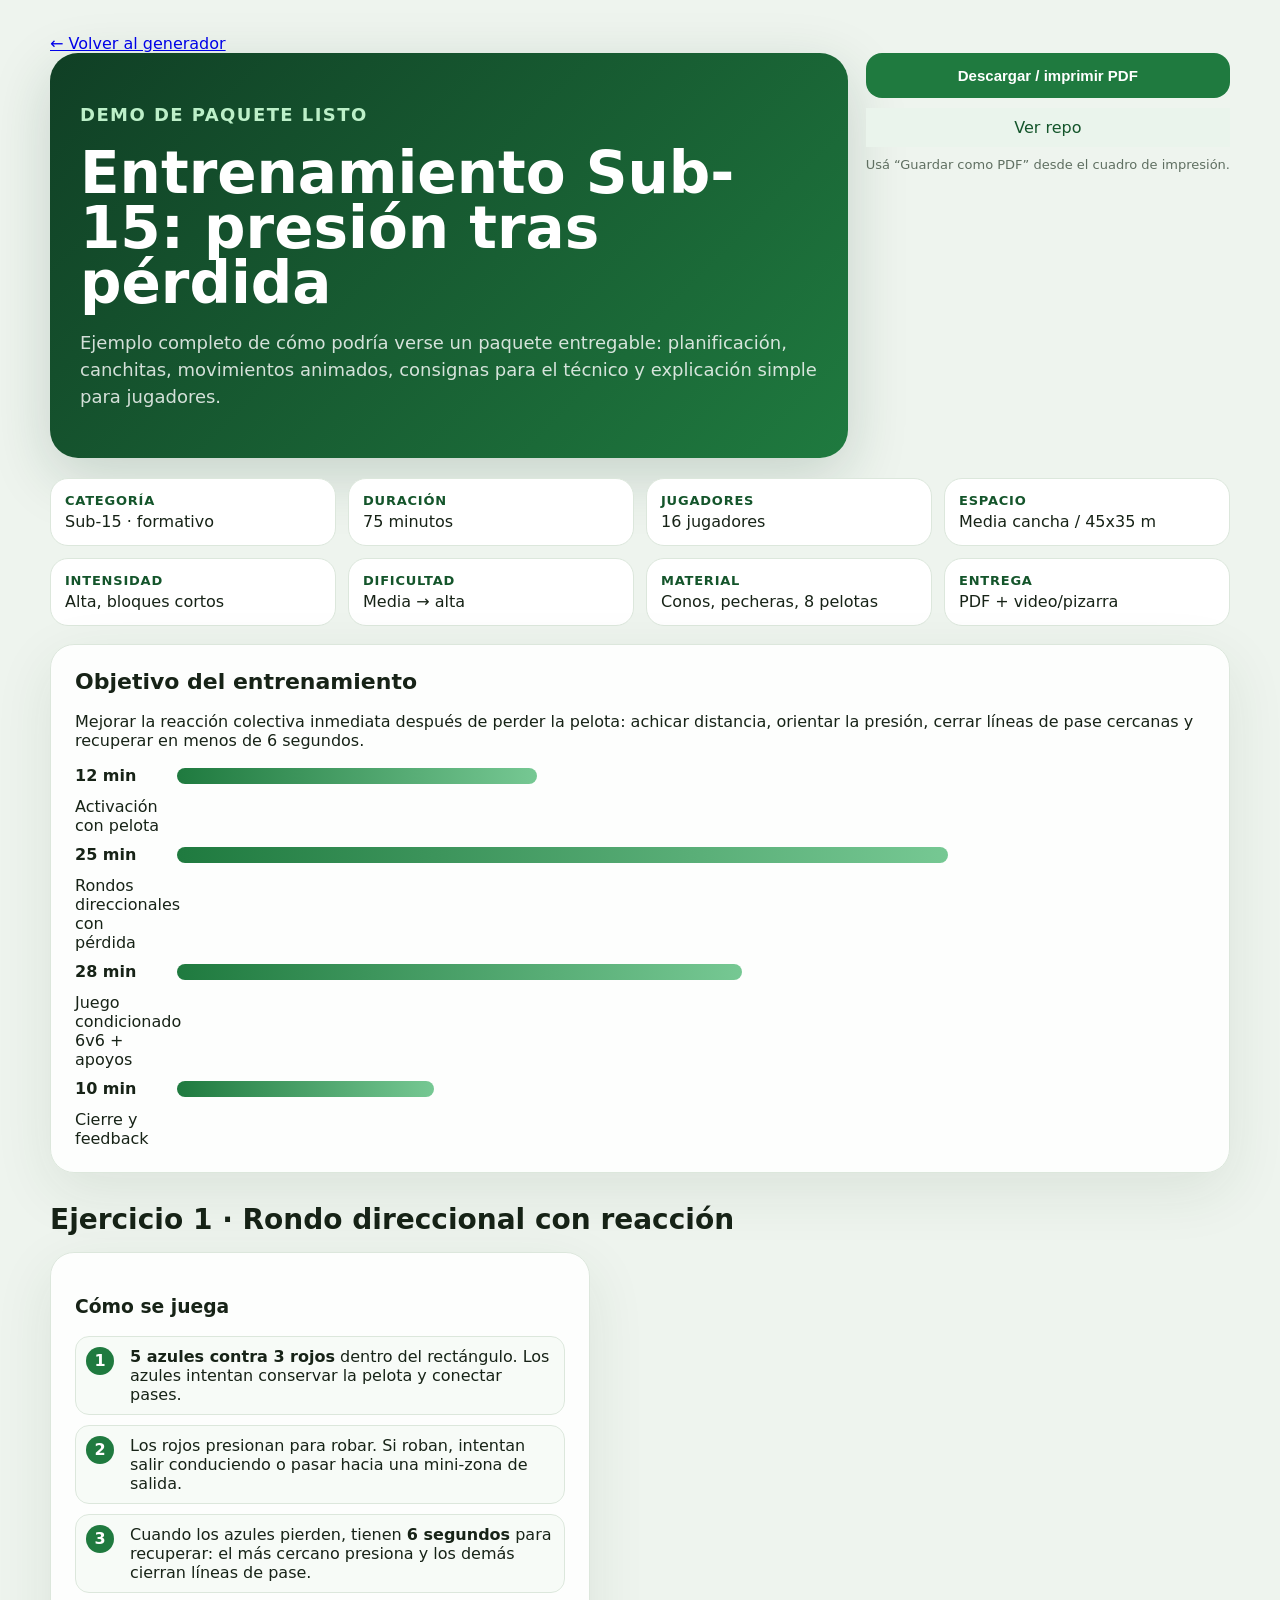
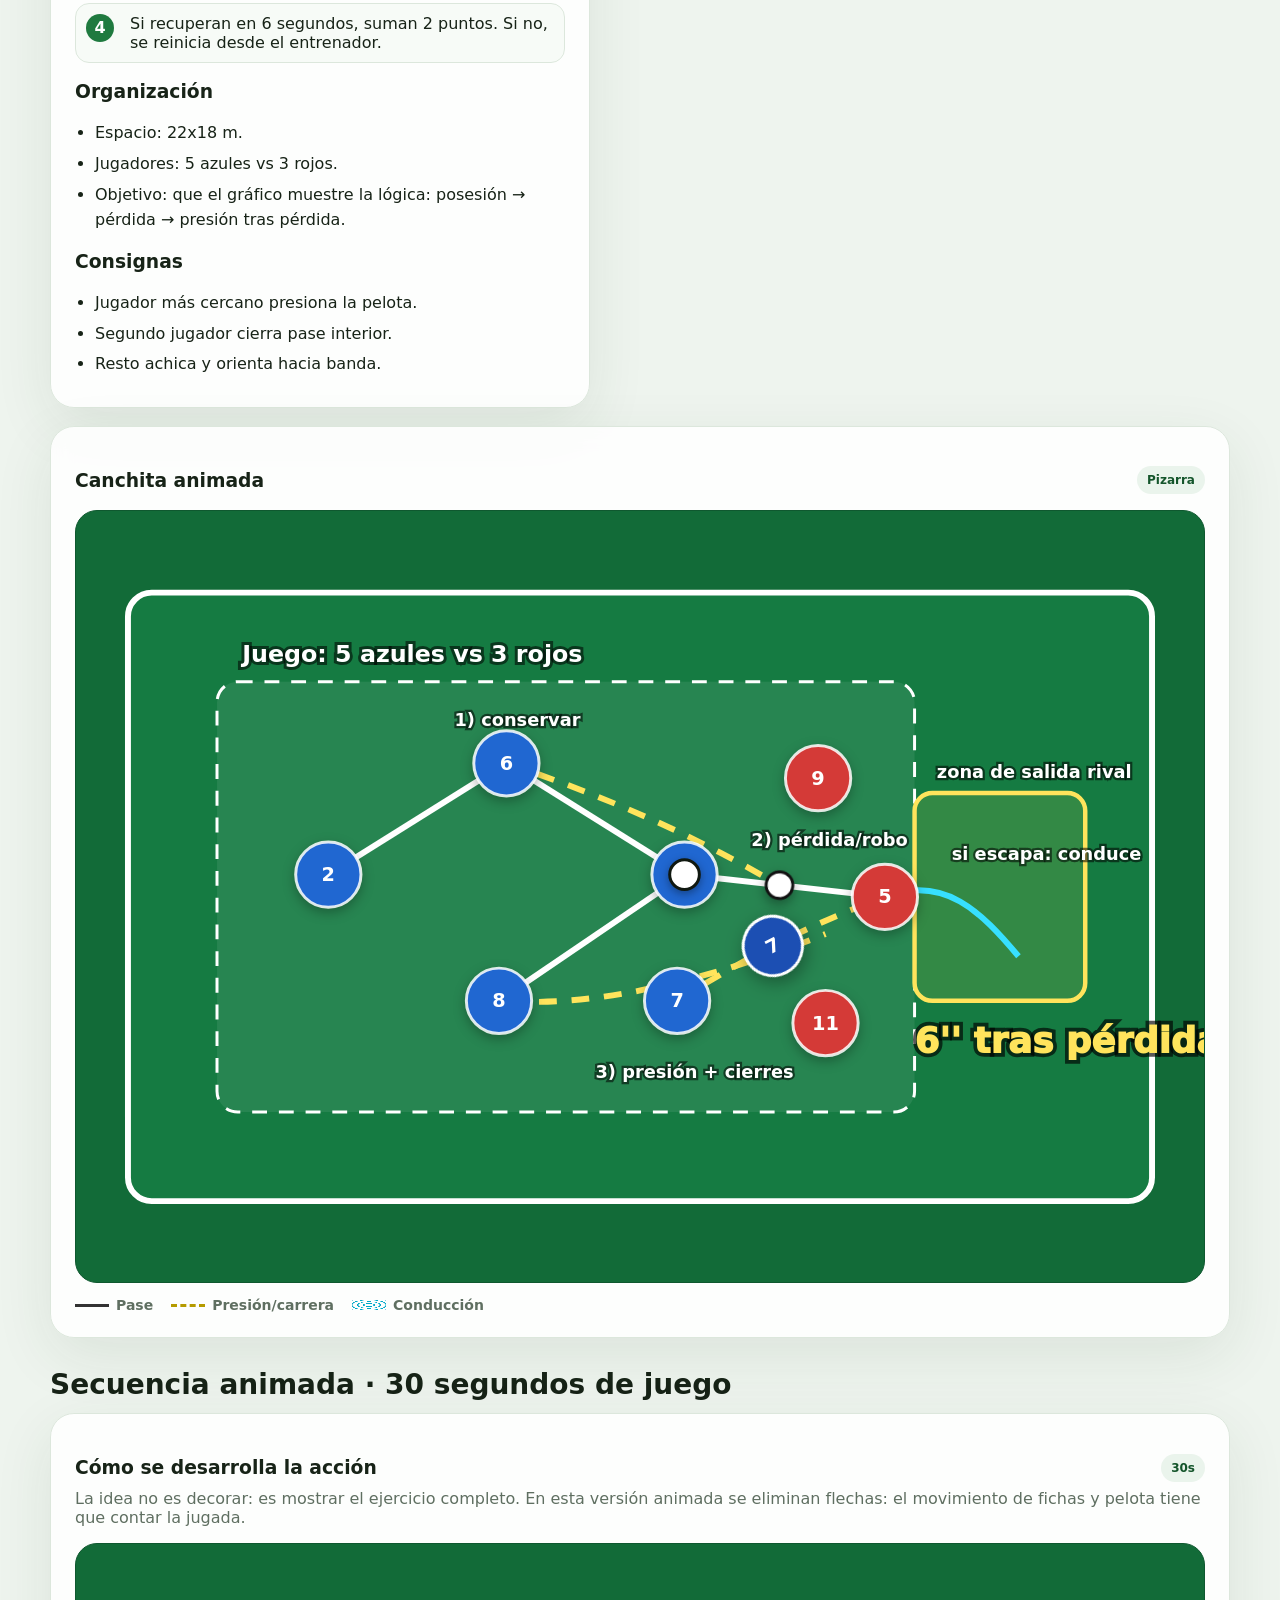
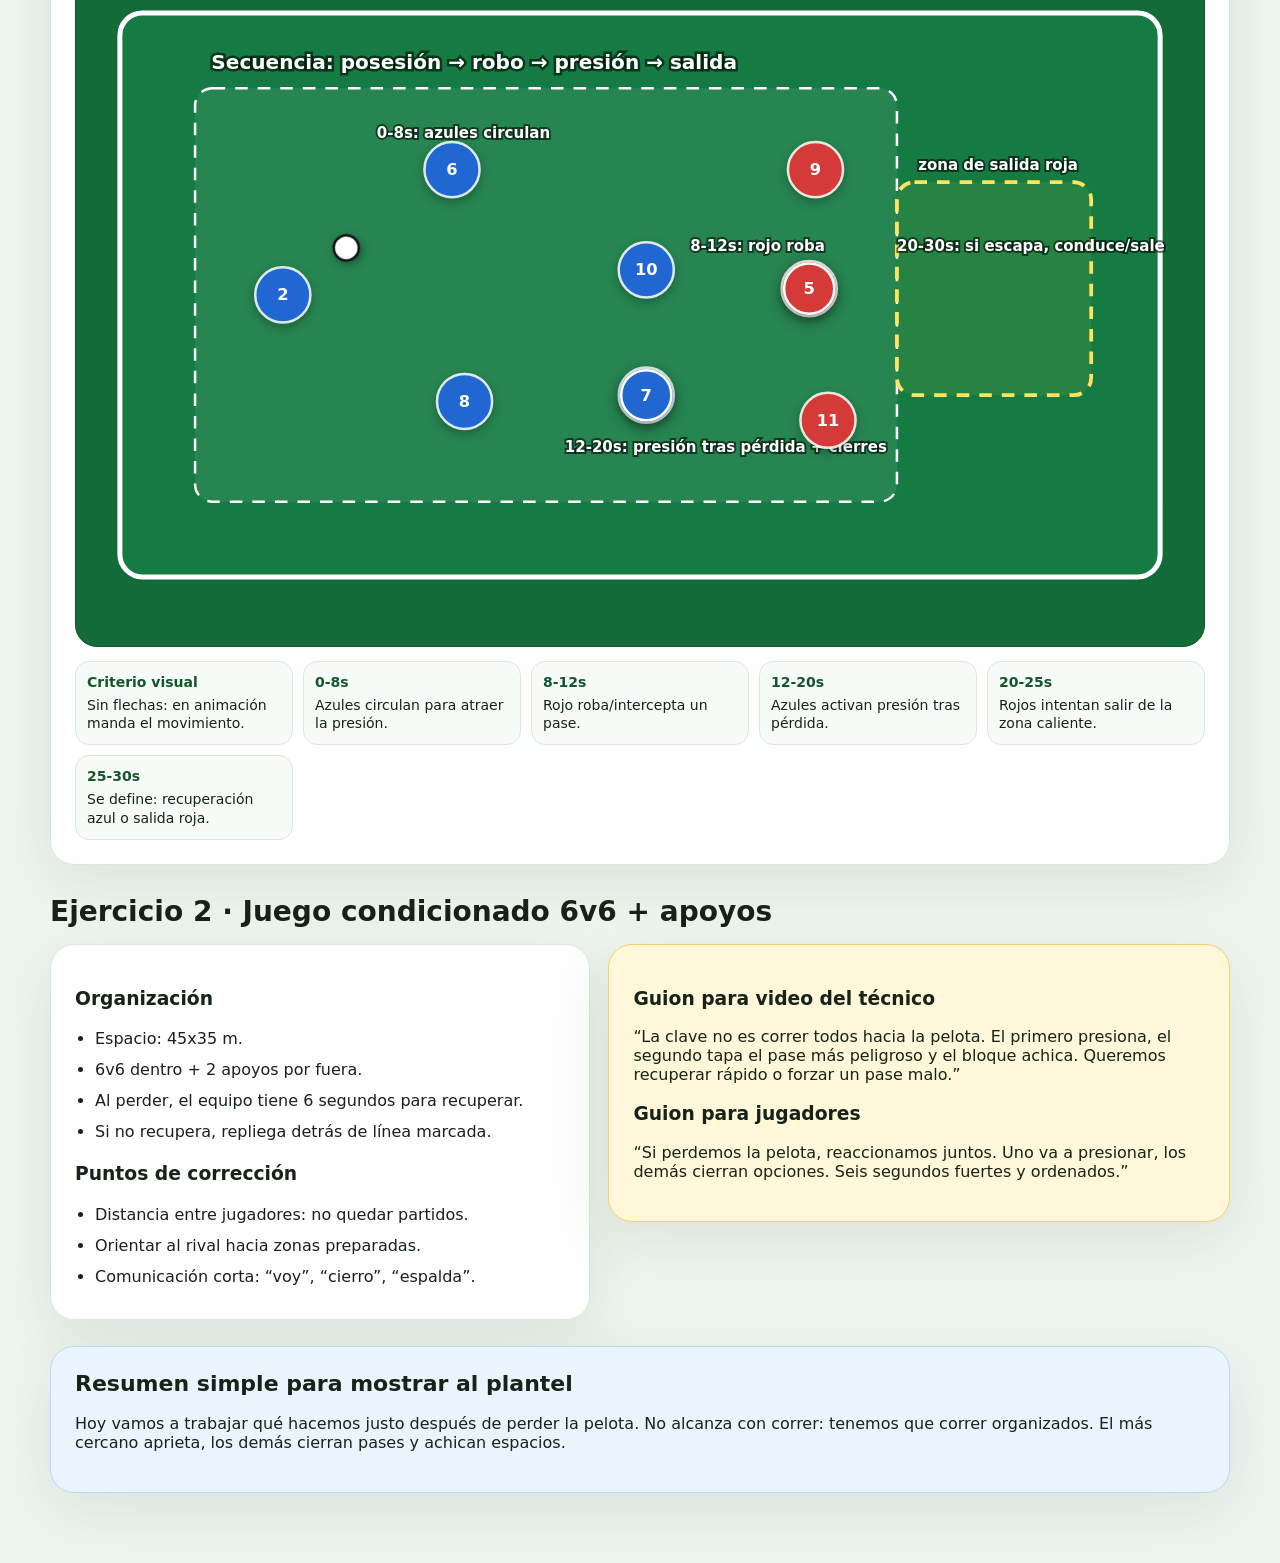
==== commit f52a989a: "Remove arrows from animated sequence" ====
--- a/demo-entrenamiento.html
+++ b/demo-entrenamiento.html
@@ -173,9 +173,9 @@
     <h2 class="section-title">Secuencia animada · 30 segundos de juego</h2>
     <section class="card diagram-card">
       <div class="output-header"><h3>Cómo se desarrolla la acción</h3><span class="badge">30s</span></div>
-      <p class="hint">La idea no es decorar: es mostrar el ejercicio completo. Los azules empiezan en posesión, los rojos roban, aparece la presión tras pérdida y luego los rojos intentan salir.</p>
+      <p class="hint">La idea no es decorar: es mostrar el ejercicio completo. En esta versión animada se eliminan flechas: el movimiento de fichas y pelota tiene que contar la jugada.</p>
       <div class="pitch-wrap">
-        <svg class="pitch" viewBox="0 0 900 560" role="img" aria-label="Secuencia animada de 30 segundos del ejercicio">
+        <svg class="pitch sequence-board" viewBox="0 0 900 560" role="img" aria-label="Secuencia animada de 30 segundos del ejercicio sin flechas">
           <defs>
             <marker id="seqWhite" markerWidth="10" markerHeight="10" refX="8" refY="3" orient="auto" markerUnits="strokeWidth"><path d="M0,0 L0,6 L9,3 z" fill="#fff" /></marker>
             <marker id="seqYellow" markerWidth="10" markerHeight="10" refX="8" refY="3" orient="auto" markerUnits="strokeWidth"><path d="M0,0 L0,6 L9,3 z" fill="#ffe45c" /></marker>
@@ -187,20 +187,12 @@
           <text class="svg-label" x="108" y="100">Secuencia: posesión → robo → presión → salida</text>
           <text class="svg-small" x="672" y="180">zona de salida roja</text>
 
-          <path class="arrow-pass" marker-end="url(#seqWhite)" d="M165 280 L300 180" />
-          <path class="arrow-pass" marker-end="url(#seqWhite)" d="M300 180 L455 260" />
-          <path class="arrow-pass" marker-end="url(#seqWhite)" d="M455 260 L310 365" />
           <text class="svg-small" x="240" y="155">0-8s: azules circulan</text>
 
-          <path class="arrow-pass" marker-end="url(#seqWhite)" d="M455 260 L585 275" />
           <text class="svg-small" x="490" y="245">8-12s: rojo roba</text>
 
-          <path class="arrow-run" marker-end="url(#seqYellow)" d="M455 360 C500 330 545 300 585 275" />
-          <path class="arrow-run" marker-end="url(#seqYellow)" d="M300 365 C390 370 500 340 570 305" />
-          <path class="arrow-run" marker-end="url(#seqYellow)" d="M300 180 C390 205 475 235 555 260" />
           <text class="svg-small" x="390" y="405">12-20s: presión tras pérdida + cierres</text>
 
-          <path id="redExit" class="arrow-dribble" marker-end="url(#seqCyan)" d="M585 275 C650 255 675 310 740 320" />
           <text class="svg-small" x="655" y="245">20-30s: si escapa, conduce/sale</text>
 
           <g class="player blue"><circle cx="165" cy="280" r="22"/><text x="165" y="280">2</text></g>
@@ -235,6 +227,7 @@
         </svg>
       </div>
       <div class="phase-list">
+        <div class="phase"><b>Criterio visual</b>Sin flechas: en animación manda el movimiento.</div>
         <div class="phase"><b>0-8s</b>Azules circulan para atraer la presión.</div>
         <div class="phase"><b>8-12s</b>Rojo roba/intercepta un pase.</div>
         <div class="phase"><b>12-20s</b>Azules activan presión tras pérdida.</div>
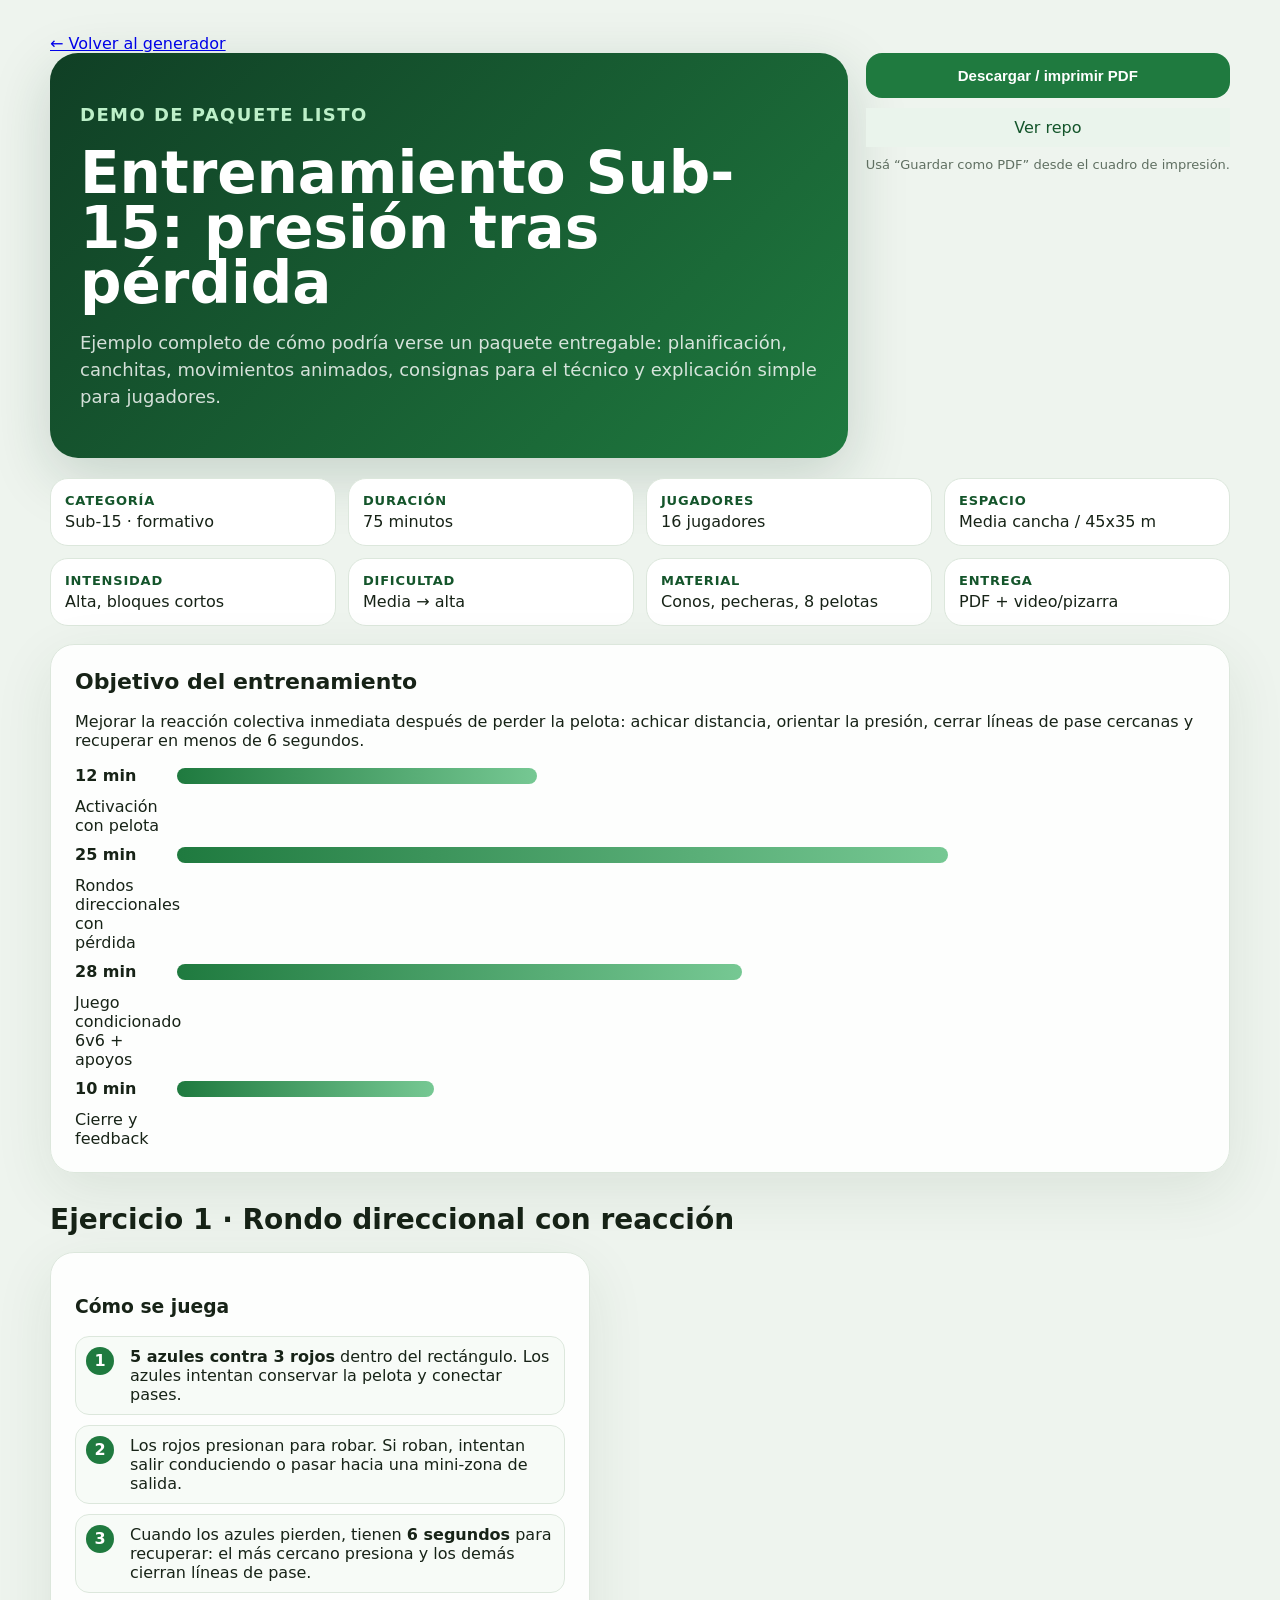
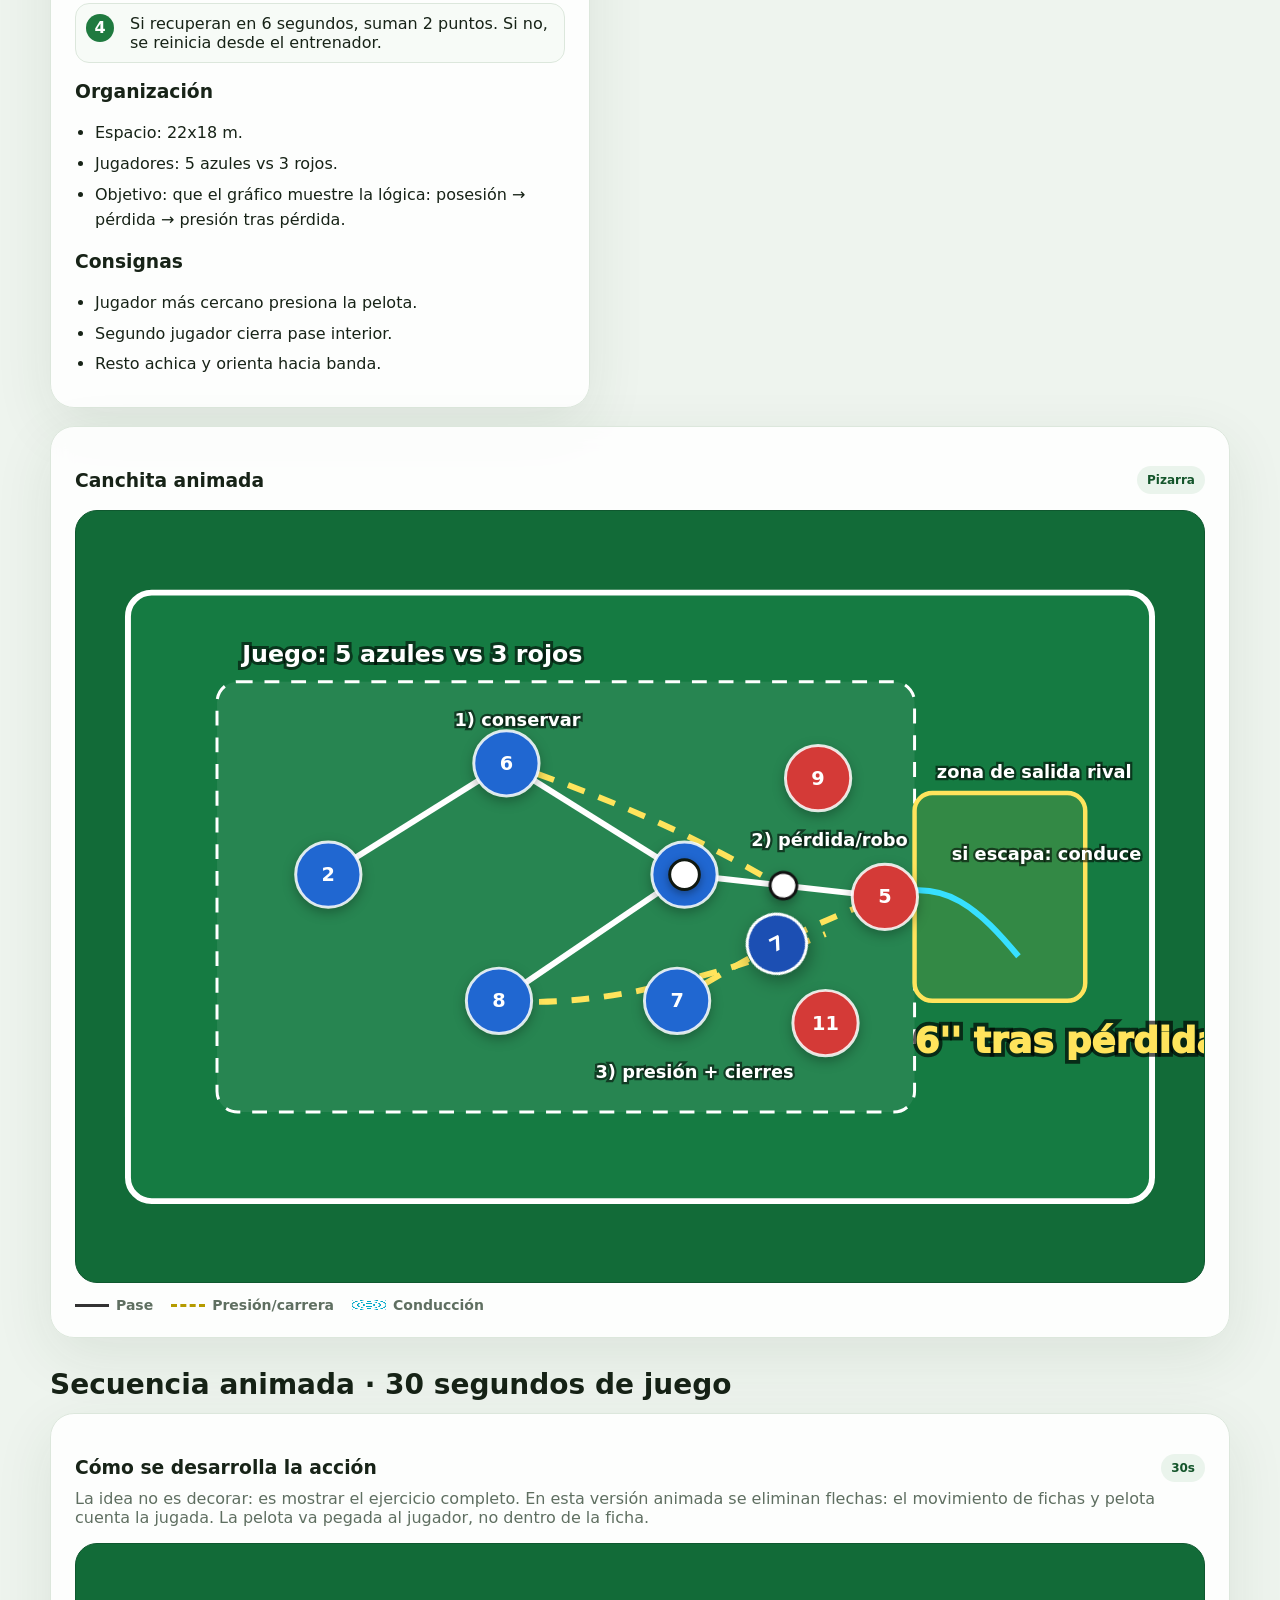
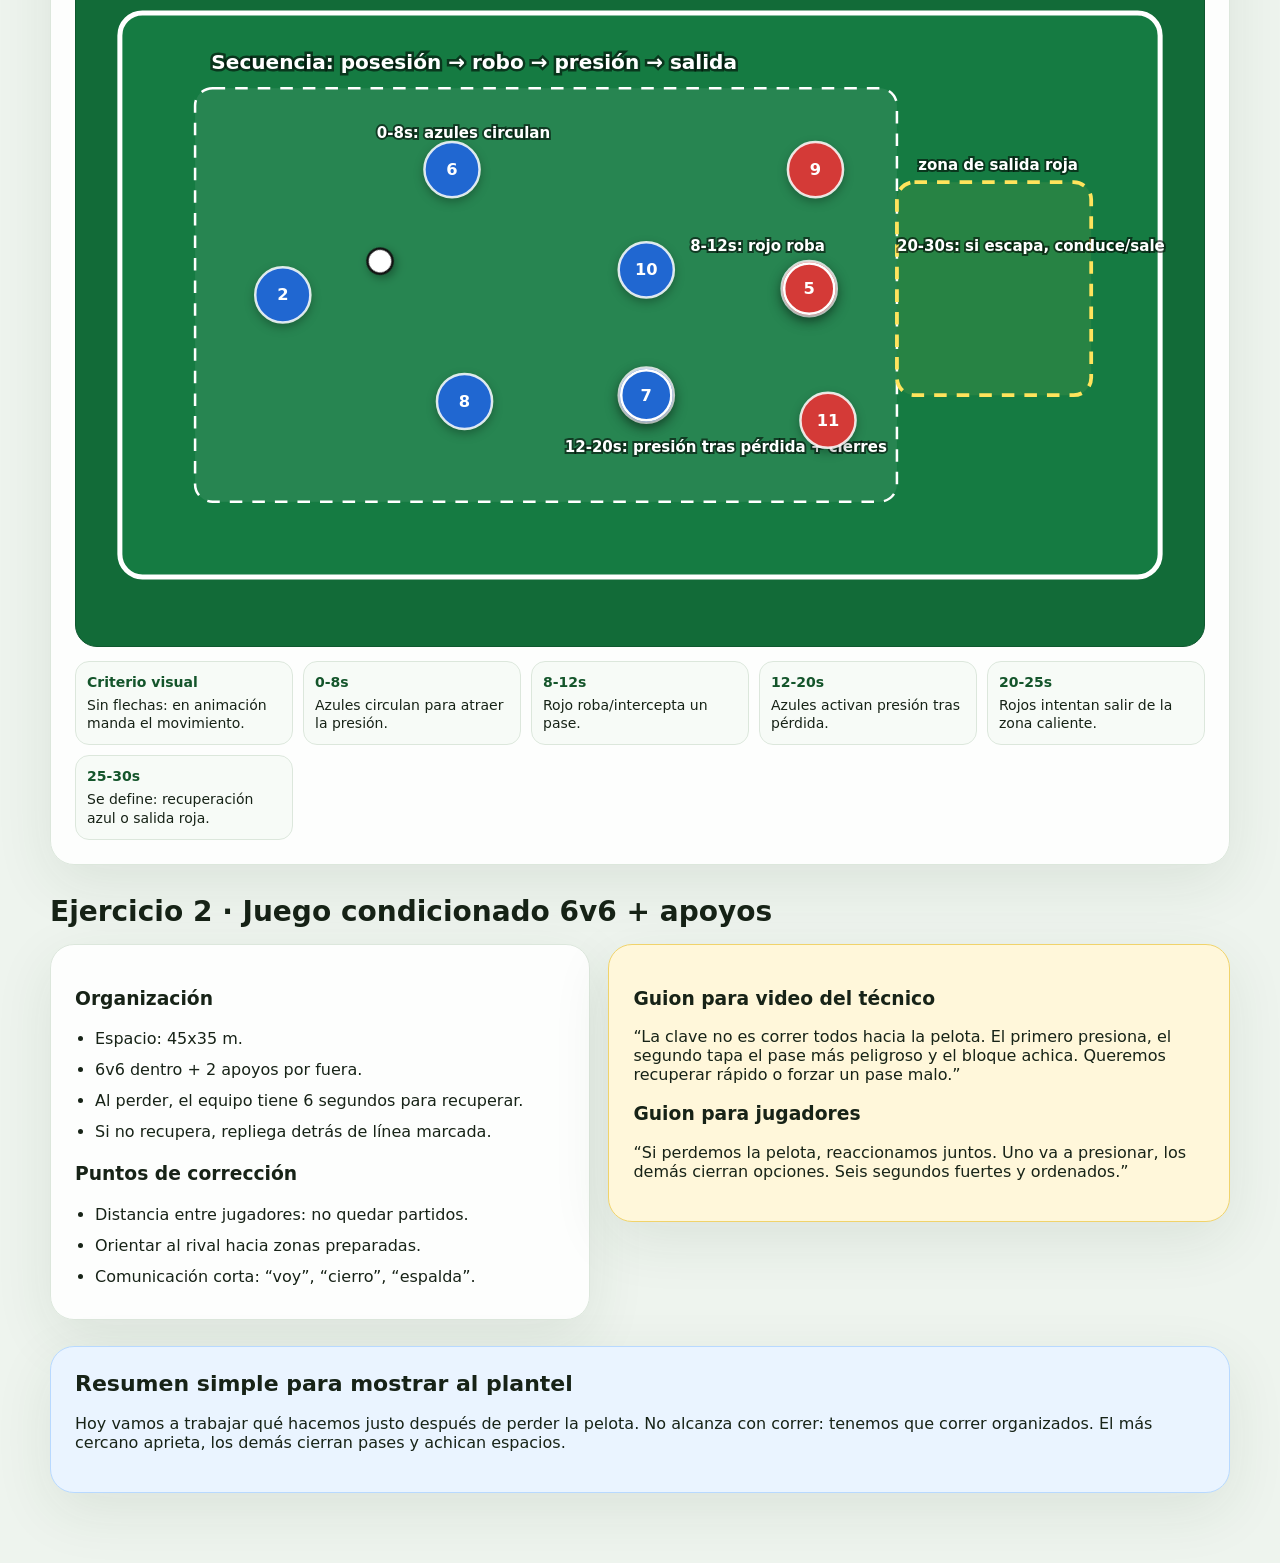
==== commit 6f8c9035: "Offset ball movement from player tokens" ====
--- a/demo-entrenamiento.html
+++ b/demo-entrenamiento.html
@@ -173,7 +173,7 @@
     <h2 class="section-title">Secuencia animada · 30 segundos de juego</h2>
     <section class="card diagram-card">
       <div class="output-header"><h3>Cómo se desarrolla la acción</h3><span class="badge">30s</span></div>
-      <p class="hint">La idea no es decorar: es mostrar el ejercicio completo. En esta versión animada se eliminan flechas: el movimiento de fichas y pelota tiene que contar la jugada.</p>
+      <p class="hint">La idea no es decorar: es mostrar el ejercicio completo. En esta versión animada se eliminan flechas: el movimiento de fichas y pelota cuenta la jugada. La pelota va pegada al jugador, no dentro de la ficha.</p>
       <div class="pitch-wrap">
         <svg class="pitch sequence-board" viewBox="0 0 900 560" role="img" aria-label="Secuencia animada de 30 segundos del ejercicio sin flechas">
           <defs>
@@ -204,7 +204,8 @@
           <g class="player red"><circle cx="590" cy="180" r="22"/><text x="590" y="180">9</text></g>
           <g class="player red"><circle cx="600" cy="380" r="22"/><text x="600" y="380">11</text></g>
 
-          <path id="ballSequence" d="M165 280 L300 180 L455 260 L310 365 L455 260 L585 275 C650 255 675 310 740 320" fill="none" stroke="none" />
+          <!-- La pelota pasa por puntos cercanos a los pies/costados de cada jugador, no por el centro de las fichas. -->
+          <path id="ballSequence" d="M190 292 L325 192 L480 272 L335 377 L480 272 L610 287 C650 270 682 315 762 334" fill="none" stroke="none" />
           <circle class="animated-ball" r="10">
             <animateMotion dur="30s" repeatCount="indefinite" rotate="auto" keyPoints="0;0.16;0.32;0.48;0.60;0.72;1" keyTimes="0;0.16;0.32;0.48;0.60;0.72;1" calcMode="linear">
               <mpath href="#ballSequence" />
@@ -218,7 +219,7 @@
             <animateMotion dur="30s" repeatCount="indefinite" keyPoints="0;0;1;1" keyTimes="0;0.42;0.68;1" calcMode="linear"><mpath href="#bluePress7" /></animateMotion>
           </g>
 
-          <path id="redCarry5" d="M585 275 C650 255 675 310 740 320" fill="none" stroke="none" />
+          <path id="redCarry5" d="M585 275 C630 265 668 300 735 318" fill="none" stroke="none" />
           <g>
             <circle class="moving-red" cx="0" cy="0" r="20" />
             <text class="moving-label" x="0" y="0">5</text>
